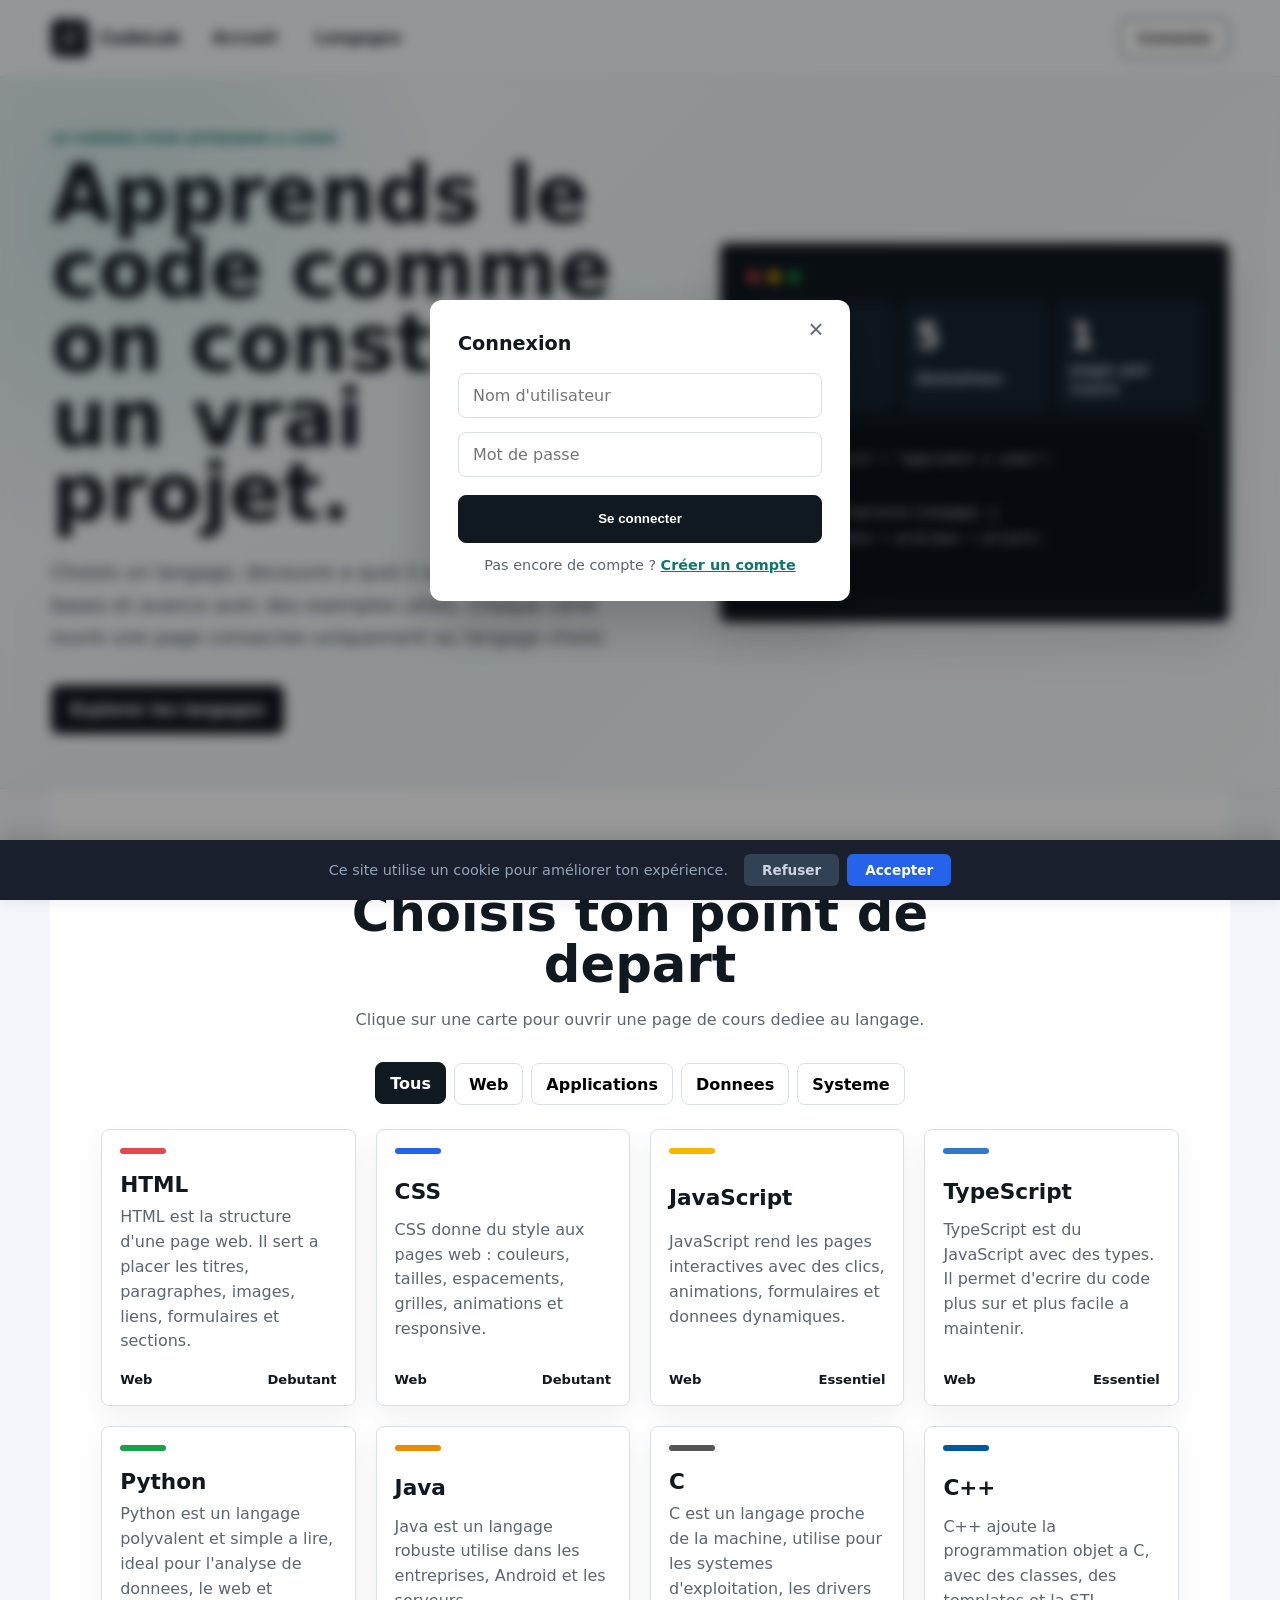
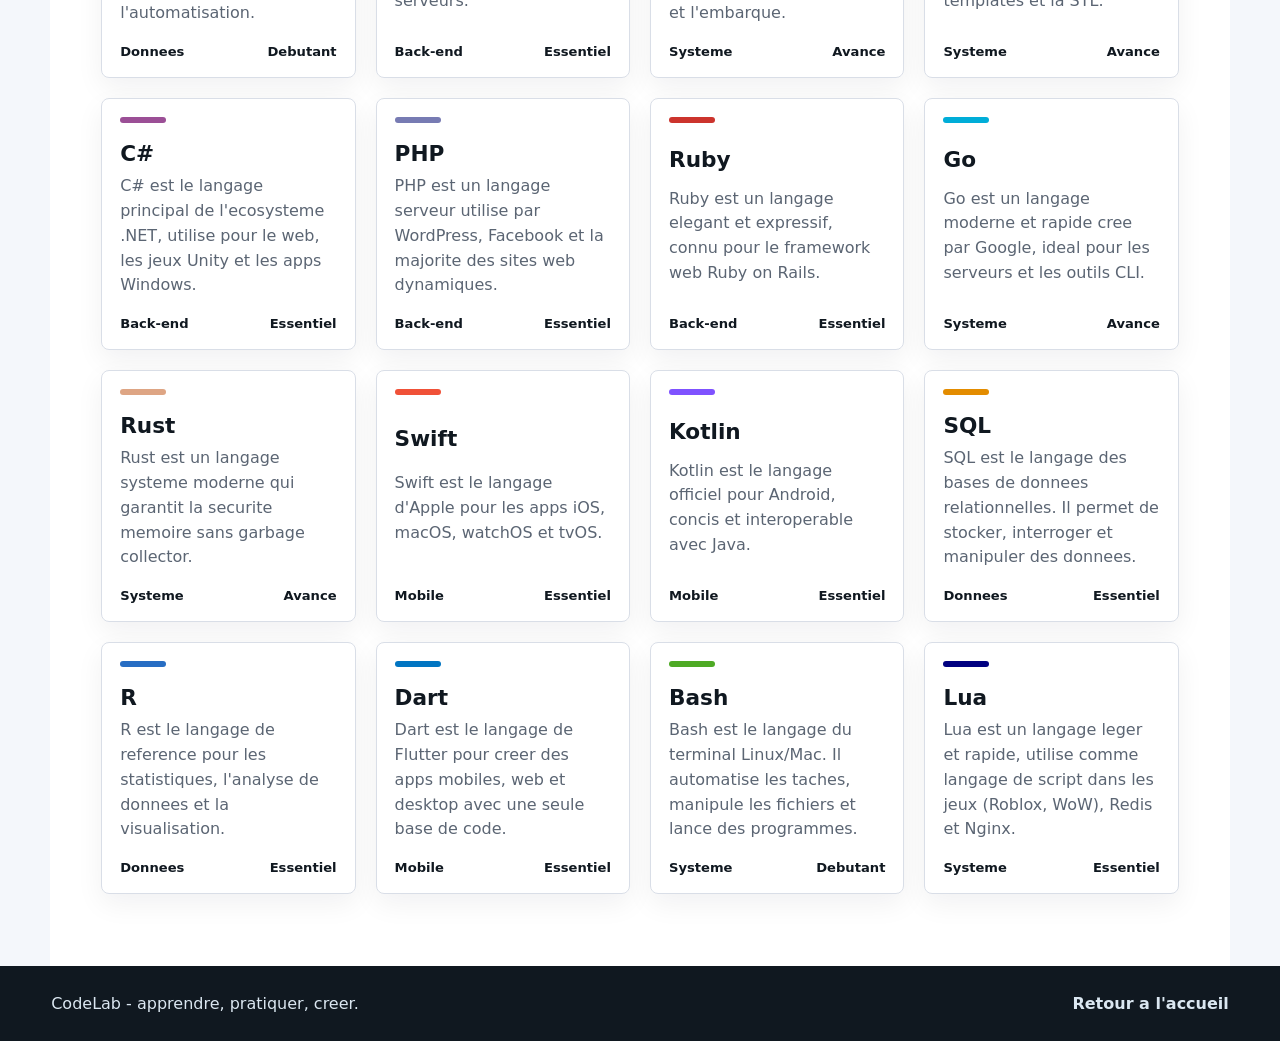
==== index.html @ 4e301fe9 "Nettoie doublon meta verification Google" ====
<!DOCTYPE html>
<html lang="fr">
<head>
  <meta charset="UTF-8" />
  <meta name="google-site-verification" content="QFGgK9yzu8IZx2HSCzHXjjfSCFgWx83gN4lexGvUM9w" />
  <meta name="viewport" content="width=device-width, initial-scale=1.0" />

  <title>CodeLab - Apprendre à coder en 20 langages de programmation</title>
  <meta name="description" content="Apprends la programmation gratuitement avec CodeLab. Cours interactifs pour 20 langages : Python, JavaScript, HTML, CSS, Java, C++, Rust, et plus." />
  <meta name="keywords" content="apprendre à coder, cours programmation, langages de programmation, python, javascript, html, css, java, tutoriel code, apprendre en ligne" />
  <meta name="robots" content="index, follow" />
  <meta name="author" content="CodeLab" />
  <meta name="language" content="fr" />

  <link rel="canonical" href="https://learn-codelab-theta.vercel.app/" />

  <!-- Open Graph -->
  <meta property="og:type" content="website" />
  <meta property="og:url" content="https://learn-codelab-theta.vercel.app/" />
  <meta property="og:title" content="CodeLab - Apprendre à coder en 20 langages" />
  <meta property="og:description" content="Cours de programmation gratuits et interactifs pour 20 langages. Parfait pour les débutants." />
  <meta property="og:site_name" content="CodeLab" />
  <meta property="og:locale" content="fr_FR" />

  <!-- Twitter Cards -->
  <meta name="twitter:card" content="summary_large_image" />
  <meta name="twitter:title" content="CodeLab - Apprendre à coder en 20 langages" />
  <meta name="twitter:description" content="Cours de programmation gratuits pour 20 langages. Idéal pour les débutants." />

  <!-- JSON-LD Structured Data -->
  <script type="application/ld+json">
  {
    "@context": "https://schema.org",
    "@type": "WebSite",
    "name": "CodeLab",
    "url": "https://learn-codelab-theta.vercel.app/",
    "description": "Plateforme d'apprentissage de la programmation avec 20 langages",
    "inLanguage": "fr-FR",
    "potentialAction": {
      "@type": "SearchAction",
      "target": "https://learn-codelab-theta.vercel.app/#langage/{search_term_string}",
      "query-input": "required name=search_term_string"
    }
  }
  </script>

  <link rel="sitemap" type="application/xml" title="Sitemap" href="/sitemap.xml" />
  <link rel="stylesheet" href="styles.css" />
</head>
<body>
  <nav class="topbar">
    <a class="brand" href="#accueil">
      <span class="brand-mark">C</span>
      <span>CodeLab</span>
    </a>

    <div class="nav-actions">
      <a href="#accueil">Accueil</a>
      <a href="#explorer">Langages</a>
    </div>

    <div class="user-area">
      <button class="button secondary btn-auth" id="btnAuth">Connexion</button>
      <div class="user-menu is-hidden" id="userMenu">
        <span class="user-name" id="userName"></span>
        <button class="btn-logout" id="btnLogout">Déconnexion</button>
      </div>
    </div>

    <button class="hamburger" id="hamburger" aria-label="Menu">
      <span></span>
      <span></span>
      <span></span>
    </button>
  </nav>

  <div class="mobile-overlay" id="mobileOverlay">
    <div class="mobile-menu">
      <a href="#accueil" class="mobile-link">Accueil</a>
      <a href="#explorer" class="mobile-link">Langages</a>
      <hr class="mobile-divider" />
      <button class="mobile-link mobile-auth-btn" id="mobileBtnAuth">Connexion</button>
      <div class="mobile-user-menu is-hidden" id="mobileUserMenu">
        <span class="mobile-user-name" id="mobileUserName"></span>
        <button class="mobile-link" id="mobileBtnLogout">Déconnexion</button>
      </div>
    </div>
  </div>

  <main>
    <section class="page home-page" id="homePage">
      <header class="hero" id="accueil">
        <div class="hero-copy">
          <p class="eyebrow">20 chemins pour apprendre a coder</p>

          <h1>Apprends le code comme on construit un vrai projet.</h1>

          <p class="hero-text">
            Choisis un langage, decouvre a quoi il sert, apprends ses bases et avance avec
            des exemples utiles. Chaque carte ouvre une page consacree uniquement au langage choisi.
          </p>

          <a class="button primary" href="#explorer">Explorer les langages</a>
        </div>

        <div class="hero-panel">
          <div class="panel-top">
            <span></span>
            <span></span>
            <span></span>
          </div>

          <div class="panel-grid">
            <div class="mini-card" style="--i: 0">
              <strong>20</strong>
              <span>langages</span>
            </div>

            <div class="mini-card" style="--i: 1">
              <strong>5</strong>
              <span>domaines</span>
            </div>

            <div class="mini-card" style="--i: 2">
              <strong>1</strong>
              <span>page par cours</span>
            </div>
          </div>

          <pre><code>const objectif = "apprendre a coder";

function progresser(langage) {
  return bases + pratique + projets;
}</code></pre>
        </div>
      </header>

      <section class="explorer" id="explorer">
        <div class="section-heading reveal">
          <p class="eyebrow">Explorer les langages</p>

          <h2>Choisis ton point de depart</h2>

          <p>
            Clique sur une carte pour ouvrir une page de cours dediee au langage.
          </p>
        </div>

        <div class="toolbar reveal">
          <button class="filter is-active" data-filter="Tous">Tous</button>
          <button class="filter" data-filter="Web">Web</button>
          <button class="filter" data-filter="Applications">Applications</button>
          <button class="filter" data-filter="Donnees">Donnees</button>
          <button class="filter" data-filter="Systeme">Systeme</button>
        </div>

        <div class="language-grid" id="languageGrid"></div>
      </section>
    </section>

    <section class="page lesson-page is-hidden" id="lessonPage"></section>
  </main>

  <div class="cookie-bar" id="cookieBar">
    <p>Ce site utilise un cookie pour améliorer ton expérience.</p>
    <div class="cookie-actions">
      <button id="cookieRefuse">Refuser</button>
      <button id="cookieAccept">Accepter</button>
    </div>
  </div>

  <script>
    (function() {
      var bar = document.getElementById("cookieBar");
      var accept = document.getElementById("cookieAccept");
      var refuse = document.getElementById("cookieRefuse");
      if (document.cookie.indexOf("cookie_consent=") === -1) {
        bar.style.display = "flex";
      }
      accept.onclick = function() {
        document.cookie = "cookie_consent=accepted; path=/; max-age=31536000; SameSite=Lax";
        bar.style.display = "none";
        if (typeof sendTrack === "function") sendTrack();
      };
      refuse.onclick = function() {
        document.cookie = "cookie_consent=refused; path=/; max-age=31536000; SameSite=Lax";
        bar.style.display = "none";
      };
    })();
  </script>

  <div class="auth-overlay is-hidden" id="authOverlay">
    <div class="auth-modal">
      <button class="auth-close" id="authClose">&times;</button>

      <form class="auth-form" id="loginForm">
        <h3>Connexion</h3>
        <input type="text" id="loginUsername" class="auth-input" placeholder="Nom d'utilisateur" required autocomplete="username" />
        <input type="password" id="loginPassword" class="auth-input" placeholder="Mot de passe" required autocomplete="current-password" />
        <p class="auth-error is-hidden" id="loginError"></p>
        <button type="submit" class="button primary auth-submit">Se connecter</button>
        <p class="auth-toggle-text">
          Pas encore de compte ?
          <a href="#" class="auth-toggle-link" id="showRegister">Créer un compte</a>
        </p>
      </form>

      <form class="auth-form is-hidden" id="registerForm">
        <h3>Créer un compte</h3>
        <input type="text" id="registerUsername" class="auth-input" placeholder="Nom d'utilisateur" required autocomplete="username" />
        <input type="password" id="registerPassword" class="auth-input" placeholder="Mot de passe (min. 4 car.)" required autocomplete="new-password" />
        <p class="auth-error is-hidden" id="registerError"></p>
        <button type="submit" class="button primary auth-submit">Créer mon compte</button>
        <p class="auth-toggle-text">
          Déjà un compte ?
          <a href="#" class="auth-toggle-link" id="showLogin">Se connecter</a>
        </p>
      </form>
    </div>
  </div>

  <footer class="footer">
    <p>CodeLab - apprendre, pratiquer, creer.</p>
    <a href="#accueil">Retour a l'accueil</a>
  </footer>

  <script src="script.js"></script>
</body>
</html>
---- styles.css ----
:root {
  --ink: #101820;
  --muted: #5b6573;
  --line: #d9dee7;
  --paper: #ffffff;
  --wash: #f4f7fb;
  --teal: #0f766e;
  --red: #e5484d;
  --yellow: #f5b700;
  --green: #16a34a;
  --shadow: 0 18px 45px rgba(16, 24, 32, 0.13);
}

@keyframes fadeUp {
  from {
    opacity: 0;
    transform: translateY(18px);
  }

  to {
    opacity: 1;
    transform: translateY(0);
  }
}

@keyframes softGlow {
  0%,
  100% {
    box-shadow: 0 18px 45px rgba(16, 24, 32, 0.13);
  }

  50% {
    box-shadow: 0 24px 62px rgba(15, 118, 110, 0.2);
  }
}

@keyframes accentSlide {
  from {
    transform: scaleX(0);
  }

  to {
    transform: scaleX(1);
  }
}

@keyframes slideUp {
  from {
    opacity: 0;
    transform: translateY(30px);
  }

  to {
    opacity: 1;
    transform: translateY(0);
  }
}

@keyframes shimmer {
  0% {
    transform: translateX(-100%) rotate(25deg);
  }

  100% {
    transform: translateX(100%) rotate(25deg);
  }
}

@keyframes pulseGlow {
  0%,
  100% {
    box-shadow: 0 0 0 0 rgba(15, 118, 110, 0.35);
  }

  50% {
    box-shadow: 0 0 0 14px rgba(15, 118, 110, 0);
  }
}

@keyframes float {
  0%,
  100% {
    transform: translateY(0);
  }

  50% {
    transform: translateY(-6px);
  }
}

@keyframes pageEnter {
  from {
    opacity: 0;
    transform: translateY(24px);
  }

  to {
    opacity: 1;
    transform: translateY(0);
  }
}

* {
  box-sizing: border-box;
}

html {
  scroll-behavior: smooth;
}

body {
  margin: 0;
  font-family: system-ui, -apple-system, BlinkMacSystemFont, "Segoe UI", sans-serif;
  color: var(--ink);
  background: var(--wash);
}

a {
  color: inherit;
  text-decoration: none;
}

.topbar {
  position: sticky;
  top: 0;
  z-index: 10;
  display: flex;
  align-items: center;
  justify-content: space-between;
  gap: 18px;
  padding: 18px clamp(18px, 4vw, 64px);
  background: rgba(248, 251, 255, 0.88);
  border-bottom: 1px solid rgba(217, 222, 231, 0.85);
  backdrop-filter: blur(14px);
}

.brand,
.nav-actions,
.toolbar,
.footer {
  display: flex;
  align-items: center;
}

.brand {
  gap: 10px;
  font-weight: 900;
  font-size: 1.05rem;
}

.brand-mark {
  display: grid;
  place-items: center;
  width: 38px;
  height: 38px;
  border-radius: 8px;
  color: #fff;
  background: var(--ink);
  font-family: monospace;
  position: relative;
  overflow: hidden;
}

.brand-mark::after {
  content: "";
  position: absolute;
  top: -50%;
  left: -50%;
  width: 200%;
  height: 200%;
  background: linear-gradient(135deg, transparent 35%, rgba(255, 255, 255, 0.12) 50%, transparent 65%);
  animation: shimmer 5s ease-in-out infinite;
  pointer-events: none;
}

.nav-actions {
  gap: 10px;
  font-weight: 800;
}

.nav-actions a {
  position: relative;
  min-height: 40px;
  padding: 10px 14px;
  border-radius: 8px;
}

.nav-actions a::after {
  content: "";
  position: absolute;
  bottom: 4px;
  left: 14px;
  right: 14px;
  height: 2px;
  background: var(--teal);
  transform: scaleX(0);
  transform-origin: right;
  transition: transform 0.35s cubic-bezier(0.34, 1.56, 0.64, 1);
}

.nav-actions a:hover::after {
  transform: scaleX(1);
  transform-origin: left;
}

.page {
  min-height: 70vh;
}

.hero {
  display: grid;
  grid-template-columns: minmax(0, 0.95fr) minmax(320px, 0.8fr);
  align-items: center;
  gap: clamp(28px, 5vw, 72px);
  min-height: 78vh;
  padding: 54px clamp(18px, 4vw, 64px);
  background:
    radial-gradient(circle at 8% 18%, rgba(15, 118, 110, 0.14), transparent 26%),
    linear-gradient(135deg, #f8fbff 0%, #eef5f5 48%, #f8fafc 100%);
  border-bottom: 1px solid var(--line);
}

.hero-copy,
.hero-panel,
.explorer,
.lesson-inner {
  max-width: 1180px;
}

.hero-copy {
  margin-left: auto;
}

.eyebrow {
  margin: 0 0 12px;
  color: var(--teal);
  font-weight: 900;
  text-transform: uppercase;
  font-size: 0.78rem;
}

h1,
h2,
h3,
p {
  overflow-wrap: anywhere;
}

h1 {
  margin: 0;
  max-width: 640px;
  font-size: clamp(3rem, 6.2vw, 5.8rem);
  line-height: 0.94;
}

.hero-text {
  max-width: 58ch;
  margin: 26px 0 30px;
  color: #334155;
  font-size: clamp(1rem, 2vw, 1.2rem);
  line-height: 1.7;
}

.button {
  display: inline-flex;
  justify-content: center;
  align-items: center;
  min-height: 48px;
  padding: 14px 18px;
  border-radius: 8px;
  font-weight: 900;
  border: 1px solid var(--ink);
}

.button.primary {
  color: #fff;
  background: var(--ink);
}

.button.secondary {
  background: #fff;
}

.button {
  position: relative;
  overflow: hidden;
}

.button::before {
  content: "";
  position: absolute;
  inset: 0;
  background: linear-gradient(135deg, rgba(255, 255, 255, 0.2), transparent 50%);
  opacity: 0;
  transition: opacity 0.35s ease;
}

.button:hover::before {
  opacity: 1;
}

.button.primary {
  animation: pulseGlow 3s ease-in-out infinite;
}

.hero-panel {
  display: grid;
  gap: 18px;
  padding: clamp(18px, 3vw, 28px);
  border-radius: 8px;
  background: #101820;
  box-shadow: var(--shadow);
  animation: fadeUp 700ms ease both, softGlow 4s ease-in-out 800ms infinite;
}

.panel-top {
  display: flex;
  gap: 8px;
}

.panel-top span {
  width: 12px;
  height: 12px;
  border-radius: 50%;
}

.panel-top span:nth-child(1) {
  background: var(--red);
}

.panel-top span:nth-child(2) {
  background: var(--yellow);
}

.panel-top span:nth-child(3) {
  background: var(--green);
}

.panel-grid {
  display: grid;
  grid-template-columns: repeat(3, 1fr);
  gap: 9px;
}

.mini-card {
  display: grid;
  gap: 4px;
  min-height: 96px;
  padding: 14px;
  border-radius: 8px;
  color: #fff;
  background: #182431;
  animation: fadeUp 500ms ease both;
  animation-delay: calc(400ms + var(--i, 0) * 120ms);
}

.mini-card strong {
  font-size: clamp(1.5rem, 3vw, 2.2rem);
}

.mini-card span {
  color: #b9c7d7;
  font-weight: 800;
}

pre {
  margin: 0;
  padding: 16px;
  overflow-x: auto;
  border-radius: 8px;
  color: #e6edf3;
  background: #0b1118;
  font-family: ui-monospace, SFMono-Regular, Menlo, Monaco, Consolas, monospace;
  line-height: 1.65;
}

.explorer {
  margin: 0 auto;
  padding: 72px clamp(18px, 4vw, 64px);
  background: #fff;
}

.section-heading {
  max-width: 780px;
  margin: 0 auto 30px;
  text-align: center;
}

.section-heading h2 {
  margin: 0;
  font-size: clamp(2rem, 4vw, 3.9rem);
  line-height: 1;
}

.section-heading p:last-child {
  max-width: 66ch;
  margin: 16px auto 0;
  color: var(--muted);
  line-height: 1.7;
}

.toolbar {
  justify-content: center;
  flex-wrap: wrap;
  gap: 8px;
  margin-bottom: 24px;
}

.filter {
  min-height: 42px;
  padding: 10px 14px;
  border: 1px solid var(--line);
  border-radius: 8px;
  background: #fff;
  cursor: pointer;
  font: inherit;
  font-weight: 900;
}

.filter.is-active,
.filter:hover {
  color: #fff;
  background: var(--ink);
  border-color: var(--ink);
}

.language-grid {
  display: grid;
  grid-template-columns: repeat(4, 1fr);
  gap: 20px;
  max-width: 1180px;
  margin: 0 auto;
}

.language-card {
  display: grid;
  min-height: 188px;
  padding: 18px;
  border: 1px solid var(--line);
  border-radius: 8px;
  background: var(--paper);
  box-shadow: 0 10px 28px rgba(15, 23, 42, 0.06);
  animation: fadeUp 520ms ease both;
  animation-delay: var(--delay, 0ms);
  transition:
    transform 0.4s cubic-bezier(0.34, 1.56, 0.64, 1),
    border-color 0.3s ease,
    box-shadow 0.4s ease;
}

.language-card:hover {
  transform: translateY(-8px) scale(1.02);
  border-color: var(--accent);
  box-shadow: 0 24px 52px rgba(15, 23, 42, 0.14);
}

.language-card::before {
  content: "";
  width: 46px;
  height: 6px;
  border-radius: 999px;
  background: var(--accent);
  transform-origin: left;
  animation: accentSlide 600ms ease both;
  animation-delay: calc(var(--delay, 0ms) + 160ms);
}

.language-card h3 {
  margin: 18px 0 8px;
  font-size: 1.35rem;
}

.language-card p {
  margin: 0;
  color: var(--muted);
  line-height: 1.55;
}

.language-meta {
  align-self: end;
  display: flex;
  justify-content: space-between;
  gap: 10px;
  margin-top: 18px;
  font-size: 0.82rem;
  font-weight: 900;
}

.lesson-page {
  padding: 54px clamp(18px, 4vw, 64px) 72px;
  background: linear-gradient(180deg, #f8fbff 0%, #fff 42%);
}

.lesson-inner {
  margin: 0 auto;
}

.back-link {
  display: inline-flex;
  align-items: center;
  gap: 6px;
  margin-bottom: 24px;
  color: var(--teal);
  font-weight: 900;
  transition: gap 0.3s ease;
}

.back-link:hover {
  gap: 10px;
}

.lesson-hero {
  display: grid;
  grid-template-columns: minmax(0, 0.9fr) minmax(280px, 0.45fr);
  gap: 24px;
  align-items: stretch;
  margin-bottom: 22px;
}

.lesson-title,
.lesson-side,
.lesson-block {
  border: 1px solid var(--line);
  border-radius: 8px;
  background: #fff;
  box-shadow: 0 10px 30px rgba(15, 23, 42, 0.06);
  animation: fadeUp 560ms ease both;
}

.lesson-title {
  padding: clamp(22px, 4vw, 38px);
}

.lesson-kicker {
  display: inline-flex;
  margin-bottom: 16px;
  padding: 8px 10px;
  border-radius: 8px;
  color: #fff;
  background: var(--accent);
  font-weight: 900;
  font-size: 0.82rem;
}

.lesson-title h2 {
  margin: 0;
  font-size: clamp(3rem, 8vw, 6rem);
  line-height: 0.95;
}

.lesson-title p {
  max-width: 72ch;
  color: var(--muted);
  line-height: 1.75;
  font-size: 1.05rem;
}

.lesson-side {
  display: grid;
  align-content: center;
  gap: 14px;
  padding: 22px;
}

.stat {
  display: grid;
  gap: 4px;
  padding: 14px;
  border-radius: 8px;
  background: #f8fafc;
}

.stat strong {
  font-size: 1.5rem;
}

.stat span {
  color: var(--muted);
  font-weight: 800;
}

.lesson-content {
  display: grid;
  grid-template-columns: repeat(2, minmax(0, 1fr));
  gap: 18px;
}

.lesson-block {
  padding: 24px;
}

.lesson-block.full {
  grid-column: 1 / -1;
}

.lesson-content + .lesson-block.full {
  margin-top: 28px;
}

.lesson-block.full + .lesson-block.full {
  margin-top: 28px;
}

.lesson-content .lesson-block.full {
  margin-top: 0;
}

.lesson-block h3 {
  margin: 0 0 10px;
}

.lesson-block h4 {
  margin: 0 0 8px;
}

.lesson-block p {
  margin: 0;
  color: var(--muted);
  line-height: 1.75;
}

.lesson-list {
  display: grid;
  gap: 10px;
  margin: 0;
  padding-left: 22px;
  color: var(--muted);
  line-height: 1.65;
}

.lesson-list li::marker {
  color: var(--accent);
  font-weight: 900;
}

.project-card {
  padding: 18px;
  border: 1px solid color-mix(in srgb, var(--accent) 28%, var(--line));
  border-radius: 8px;
  background: color-mix(in srgb, var(--accent) 7%, white);
}

.help-block {
  border-color: color-mix(in srgb, var(--accent) 32%, var(--line));
  background:
    linear-gradient(135deg, color-mix(in srgb, var(--accent) 10%, white), #fff 58%);
}

.help-card {
  display: grid;
  gap: 16px;
  padding: 18px;
  border: 1px solid color-mix(in srgb, var(--accent) 25%, var(--line));
  border-radius: 8px;
  background: rgba(255, 255, 255, 0.76);
}

.help-card p {
  margin: 0;
}

.run-card {
  display: flex;
  flex-wrap: wrap;
  gap: 8px;
  align-items: center;
  padding: 14px;
  border-left: 5px solid var(--accent);
  border-radius: 8px;
  background: #fff;
}

.run-card strong {
  color: var(--ink);
}

.run-card span {
  color: var(--muted);
  font-weight: 700;
}

.example-grid {
  display: grid;
  grid-template-columns: repeat(2, minmax(0, 1fr));
  gap: 14px;
}

.code-card {
  display: grid;
  gap: 10px;
  min-width: 0;
  transition: transform 220ms ease;
}

.code-card:hover {
  transform: translateY(-3px);
}

.code-card h4 {
  margin: 0;
}

.pill-list {
  display: flex;
  flex-wrap: wrap;
  gap: 8px;
  margin: 0;
  padding: 0;
  list-style: none;
}

.pill-list li {
  padding: 8px 10px;
  border: 1px solid var(--line);
  border-radius: 8px;
  background: #f8fafc;
  font-weight: 800;
}

.reveal {
  opacity: 0;
  transform: translateY(30px);
  transition:
    opacity 0.7s cubic-bezier(0.25, 0.46, 0.45, 0.94),
    transform 0.7s cubic-bezier(0.25, 0.46, 0.45, 0.94);
}

.reveal.visible {
  opacity: 1;
  transform: translateY(0);
}

.page-enter {
  animation: pageEnter 0.5s cubic-bezier(0.25, 0.46, 0.45, 0.94) both;
}

.stat {
  animation: fadeUp 500ms ease both;
  animation-delay: calc(var(--i, 0) * 120ms);
}

.filter {
  transition:
    color 0.25s ease,
    background 0.25s ease,
    border-color 0.25s ease,
    transform 0.25s ease;
}

.filter:hover {
  transform: translateY(-1px);
}

.filter.is-active {
  transform: translateY(-1px);
}

/* ── Lesson TOC ── */

.lesson-toc {
  display: flex;
  flex-wrap: wrap;
  gap: 8px;
  margin: -10px 0 20px;
}

.lesson-toc a {
  padding: 8px 14px;
  border: 1px solid var(--line);
  border-radius: 8px;
  font-weight: 800;
  font-size: 0.85rem;
  transition: background 0.2s, border-color 0.2s;
}

.lesson-toc a:hover {
  background: var(--ink);
  color: #fff;
  border-color: var(--ink);
}

/* ── Concept Cards ── */

.concept-card {
  padding: 20px;
  margin-bottom: 14px;
  border: 1px solid var(--line);
  border-radius: 10px;
  background: var(--paper);
}

.concept-card:last-child {
  margin-bottom: 0;
}

.concept-card h4 {
  margin: 0 0 6px;
  font-size: 1.05rem;
}

.concept-card p {
  margin: 0 0 12px;
  color: var(--muted);
  line-height: 1.7;
}

.concept-card pre {
  margin: 0;
}

.concept-card .pill-list {
  margin-top: 12px;
}

.lesson-section {
  margin-bottom: 20px;
}

.lesson-section:last-child {
  margin-bottom: 0;
}

.lesson-content > .lesson-section:not(.full) {
  grid-column: 1 / -1;
}

/* ── Exercise Cards ── */

.exercise-card details {
  margin-top: 10px;
  padding: 12px 16px;
  border: 1px solid var(--line);
  border-radius: 8px;
  background: var(--wash);
  cursor: pointer;
}

.exercise-card summary {
  font-weight: 800;
  font-size: 0.9rem;
  cursor: pointer;
}

.exercise-card details p {
  margin: 10px 0 0;
  color: var(--muted);
  font-size: 0.9rem;
}

.exercise-card .correction-btn {
  margin-top: 12px;
}

.correction-btn {
  display: inline-flex;
  align-items: center;
  justify-content: center;
  gap: 8px;
  min-height: 50px;
  padding: 14px 32px;
  border: none;
  border-radius: 10px;
  background: var(--accent, var(--teal));
  color: #fff;
  font: inherit;
  font-weight: 900;
  font-size: 1rem;
  cursor: pointer;
  position: relative;
  overflow: hidden;
  transition:
    transform 0.3s cubic-bezier(0.34, 1.56, 0.64, 1),
    box-shadow 0.3s ease;
}

.correction-btn::before {
  content: "";
  position: absolute;
  inset: 0;
  background: linear-gradient(135deg, rgba(255, 255, 255, 0.25), transparent 60%);
  opacity: 0;
  transition: opacity 0.3s ease;
}

.correction-btn:hover {
  transform: translateY(-3px) scale(1.02);
  box-shadow: 0 10px 30px rgba(0, 0, 0, 0.18);
}

.correction-btn:hover::before {
  opacity: 1;
}

.correction-btn:active {
  transform: translateY(0) scale(0.98);
}

.correction-content {
  display: none;
  margin-top: 24px;
  animation: fadeUp 400ms ease both;
}

.correction-content.show {
  display: block;
}

.footer {
  justify-content: space-between;
  gap: 18px;
  padding: 28px clamp(18px, 4vw, 64px);
  color: #dbe7f1;
  background: var(--ink);
}

.footer p {
  margin: 0;
}

.footer a {
  font-weight: 900;
}

.user-area {
  display: flex;
  align-items: center;
  gap: 8px;
  margin-left: auto;
}

.btn-auth {
  min-height: 40px;
  padding: 8px 16px;
  font-size: 0.9rem;
  white-space: nowrap;
}

.user-menu {
  display: flex;
  align-items: center;
  gap: 12px;
}

.user-name {
  font-weight: 800;
  font-size: 0.9rem;
  color: var(--ink);
}

.btn-logout {
  padding: 8px 14px;
  border: 1px solid var(--line);
  border-radius: 8px;
  background: #fff;
  font: inherit;
  font-weight: 800;
  font-size: 0.85rem;
  cursor: pointer;
  transition: background 0.2s, border-color 0.2s;
}

.btn-logout:hover {
  background: var(--wash);
  border-color: var(--red);
  color: var(--red);
}

.mobile-divider {
  border: none;
  border-top: 1px solid var(--line);
  margin: 8px 0;
}

.mobile-auth-btn {
  width: 100%;
  text-align: left;
  background: none;
  border: none;
  font: inherit;
  cursor: pointer;
}

.mobile-user-menu {
  display: flex;
  flex-direction: column;
  gap: 4px;
  padding: 8px 16px;
}

.mobile-user-name {
  font-weight: 800;
  font-size: 0.95rem;
}

/* ── Cookie Bar ── */

.cookie-bar {
  position: fixed;
  bottom: 0;
  left: 0;
  right: 0;
  z-index: 200;
  display: none;
  align-items: center;
  justify-content: center;
  gap: 16px;
  padding: 14px 20px;
  background: #1a1f2e;
  color: #e2e8f0;
  font-size: 0.9rem;
  box-shadow: 0 -4px 20px rgba(0,0,0,0.15);
}

.cookie-bar p {
  margin: 0;
  color: #94a3b8;
}

.cookie-bar .cookie-actions {
  display: flex;
  gap: 8px;
  flex-shrink: 0;
}

.cookie-bar button {
  padding: 8px 18px;
  border: none;
  border-radius: 6px;
  font: inherit;
  font-weight: 700;
  font-size: 0.85rem;
  cursor: pointer;
  transition: opacity 0.2s;
}

.cookie-bar button:hover {
  opacity: 0.85;
}

#cookieAccept {
  background: #2563eb;
  color: #fff;
}

#cookieRefuse {
  background: #334155;
  color: #cbd5e1;
}

@media (max-width: 480px) {
  .cookie-bar {
    flex-direction: column;
    text-align: center;
    padding: 12px 16px;
  }

  .cookie-bar .cookie-actions {
    width: 100%;
  }

  .cookie-bar button {
    flex: 1;
  }
}

/* ── Auth Modal ── */

.auth-overlay {
  position: fixed;
  inset: 0;
  z-index: 100;
  display: grid;
  place-items: center;
  padding: 20px;
  background: rgba(0, 0, 0, 0.4);
  backdrop-filter: blur(6px);
  animation: fadeUp 250ms ease both;
}

.auth-modal {
  position: relative;
  width: 100%;
  max-width: 420px;
  padding: 32px 28px 28px;
  border-radius: 12px;
  background: #fff;
  box-shadow: 0 24px 60px rgba(0, 0, 0, 0.2);
  animation: pageEnter 300ms ease both;
}

.auth-close {
  position: absolute;
  top: 12px;
  right: 16px;
  width: 36px;
  height: 36px;
  border: none;
  border-radius: 8px;
  background: transparent;
  font-size: 1.6rem;
  line-height: 1;
  cursor: pointer;
  color: var(--muted);
  display: grid;
  place-items: center;
  transition: background 0.2s;
}

.auth-close:hover {
  background: var(--wash);
}

.auth-form {
  display: grid;
  gap: 14px;
}

.auth-form h3 {
  margin: 0 0 4px;
  font-size: 1.2rem;
}

.auth-input {
  width: 100%;
  padding: 12px 14px;
  border: 1px solid var(--line);
  border-radius: 8px;
  font: inherit;
  font-size: 1rem;
  background: #fff;
  transition: border-color 0.2s;
  box-sizing: border-box;
}

.auth-input:focus {
  outline: none;
  border-color: var(--teal);
  box-shadow: 0 0 0 3px rgba(15, 118, 110, 0.12);
}

.auth-submit {
  margin-top: 4px;
}

.auth-error {
  margin: 0;
  padding: 10px 14px;
  border-radius: 8px;
  background: #fef2f2;
  color: var(--red);
  font-weight: 800;
  font-size: 0.85rem;
  text-align: center;
}

.auth-toggle-text {
  margin: 0;
  text-align: center;
  color: var(--muted);
  font-size: 0.9rem;
}

.auth-toggle-link {
  color: var(--teal);
  font-weight: 800;
  text-decoration: underline;
  cursor: pointer;
}

.auth-toggle-link:hover {
  color: var(--ink);
}

@media (max-width: 768px) {
  .user-area {
    display: none;
  }
}

.hamburger {
  display: none;
  flex-direction: column;
  justify-content: center;
  gap: 5px;
  width: 44px;
  height: 44px;
  padding: 10px;
  border: none;
  border-radius: 8px;
  background: transparent;
  cursor: pointer;
  z-index: 20;
}

.hamburger span {
  display: block;
  width: 100%;
  height: 2.5px;
  border-radius: 2px;
  background: var(--ink);
  transition: transform 0.3s cubic-bezier(0.34, 1.56, 0.64, 1),
    opacity 0.25s ease;
  transform-origin: center;
}

.hamburger.is-active span:nth-child(1) {
  transform: translateY(7.5px) rotate(45deg);
}

.hamburger.is-active span:nth-child(2) {
  opacity: 0;
}

.hamburger.is-active span:nth-child(3) {
  transform: translateY(-7.5px) rotate(-45deg);
}

.mobile-overlay {
  display: none;
  position: fixed;
  inset: 0;
  z-index: 15;
  background: rgba(0, 0, 0, 0.35);
  backdrop-filter: blur(4px);
  opacity: 0;
  transition: opacity 0.3s ease;
}

.mobile-overlay.is-open {
  opacity: 1;
}

.mobile-menu {
  display: flex;
  flex-direction: column;
  gap: 4px;
  position: fixed;
  top: 0;
  right: 0;
  width: min(72vw, 300px);
  height: 100%;
  padding: 80px 24px 24px;
  background: #fff;
  box-shadow: -8px 0 30px rgba(0, 0, 0, 0.1);
  transform: translateX(100%);
  transition: transform 0.35s cubic-bezier(0.34, 1.56, 0.64, 1);
}

.is-open .mobile-menu {
  transform: translateX(0);
}

.mobile-link {
  display: block;
  padding: 14px 16px;
  border-radius: 8px;
  font-weight: 800;
  font-size: 1.1rem;
  transition: background 0.2s ease;
}

.mobile-link:hover {
  background: var(--wash);
}

@media (max-width: 768px) {
  .nav-actions {
    display: none;
  }

  .hamburger {
    display: flex;
  }

  .mobile-overlay {
    display: block;
    pointer-events: none;
  }

  .mobile-overlay.is-open {
    pointer-events: auto;
  }

  .hero {
    grid-template-columns: 1fr;
    gap: 32px;
    min-height: auto;
    padding: 40px 18px;
  }

  .hero-copy {
    margin-left: 0;
  }

  h1 {
    font-size: clamp(2.4rem, 10vw, 3.6rem);
  }

  .hero-panel {
    max-width: 100%;
  }

  .panel-grid {
    grid-template-columns: repeat(3, 1fr);
  }

  .language-grid {
    grid-template-columns: repeat(2, 1fr);
    gap: 14px;
  }

  .language-card {
    min-height: 160px;
    padding: 14px;
  }

  .language-card h3 {
    font-size: 1.15rem;
    margin: 14px 0 6px;
  }

  .lesson-hero {
    grid-template-columns: 1fr;
    gap: 16px;
  }

  .lesson-content {
    grid-template-columns: 1fr;
    gap: 14px;
  }

  .example-grid {
    grid-template-columns: 1fr;
  }

  .lesson-title h2 {
    font-size: clamp(2.2rem, 10vw, 3.6rem);
  }

  .section-heading h2 {
    font-size: clamp(1.6rem, 6vw, 2.4rem);
  }

  .topbar {
    padding: 14px 18px;
  }

  .explorer,
  .lesson-page {
    padding: 48px 14px;
  }

  .footer {
    flex-direction: column;
    align-items: flex-start;
    gap: 12px;
    padding: 22px 18px;
  }

  .button {
    width: 100%;
    justify-content: center;
  }

  .filter {
    min-height: 44px;
    padding: 12px 16px;
    font-size: 0.9rem;
  }

  .correction-btn {
    width: 100%;
  }

  pre {
    font-size: 0.85rem;
  }

  .lesson-block {
    padding: 18px;
  }
}

@media (max-width: 480px) {
  .language-grid {
    grid-template-columns: 1fr;
    gap: 12px;
  }

  .panel-grid {
    grid-template-columns: 1fr;
  }

  .mini-card {
    min-height: 72px;
    padding: 12px;
  }

  .hero-panel {
    padding: 16px;
  }

  .topbar {
    padding: 10px 14px;
  }

  h1 {
    font-size: clamp(2rem, 12vw, 2.8rem);
  }

  .hero-text {
    font-size: 0.95rem;
    margin: 18px 0 22px;
  }

  .lesson-title {
    padding: 18px;
  }

  .lesson-side {
    padding: 16px;
  }

  .stat strong {
    font-size: 1.2rem;
  }

  .toolbar {
    gap: 6px;
    justify-content: flex-start;
    overflow-x: auto;
    flex-wrap: nowrap;
    -webkit-overflow-scrolling: touch;
    scrollbar-width: none;
  }

  .toolbar::-webkit-scrollbar {
    display: none;
  }

  .filter {
    flex: 0 0 auto;
    padding: 10px 12px;
    font-size: 0.82rem;
    white-space: nowrap;
  }

  .pill-list li {
    padding: 6px 10px;
    font-size: 0.85rem;
  }

  .explorer,
  .lesson-page {
    padding: 36px 10px;
  }

  .language-card {
    padding: 12px;
  }

  .run-card {
    flex-direction: column;
    align-items: flex-start;
  }
}

@media (max-width: 380px) {
  .hero {
    padding: 28px 14px;
  }

  h1 {
    font-size: 1.8rem;
  }

  .eyebrow {
    font-size: 0.7rem;
  }

  .filter {
    font-size: 0.75rem;
    padding: 8px 10px;
  }

  .brand {
    font-size: 0.9rem;
  }

  .brand-mark {
    width: 32px;
    height: 32px;
    font-size: 0.85rem;
  }
}

@media (hover: none) and (pointer: coarse) {
  .language-card:hover {
    transform: none;
    border-color: var(--line);
    box-shadow: 0 10px 28px rgba(15, 23, 42, 0.06);
  }

  .language-card:active {
    transform: translateY(-4px) scale(1.01);
    border-color: var(--accent);
  }

  .button:hover::before {
    opacity: 0;
  }

  .button:active::before {
    opacity: 1;
  }

  .nav-actions a:hover::after {
    transform: scaleX(0);
  }
}

.is-hidden {
  display: none;
}

@media (prefers-reduced-motion: reduce) {
  *,
  *::before,
  *::after {
    scroll-behavior: auto !important;
    animation-duration: 1ms !important;
    animation-iteration-count: 1 !important;
    transition-duration: 1ms !important;
  }
}
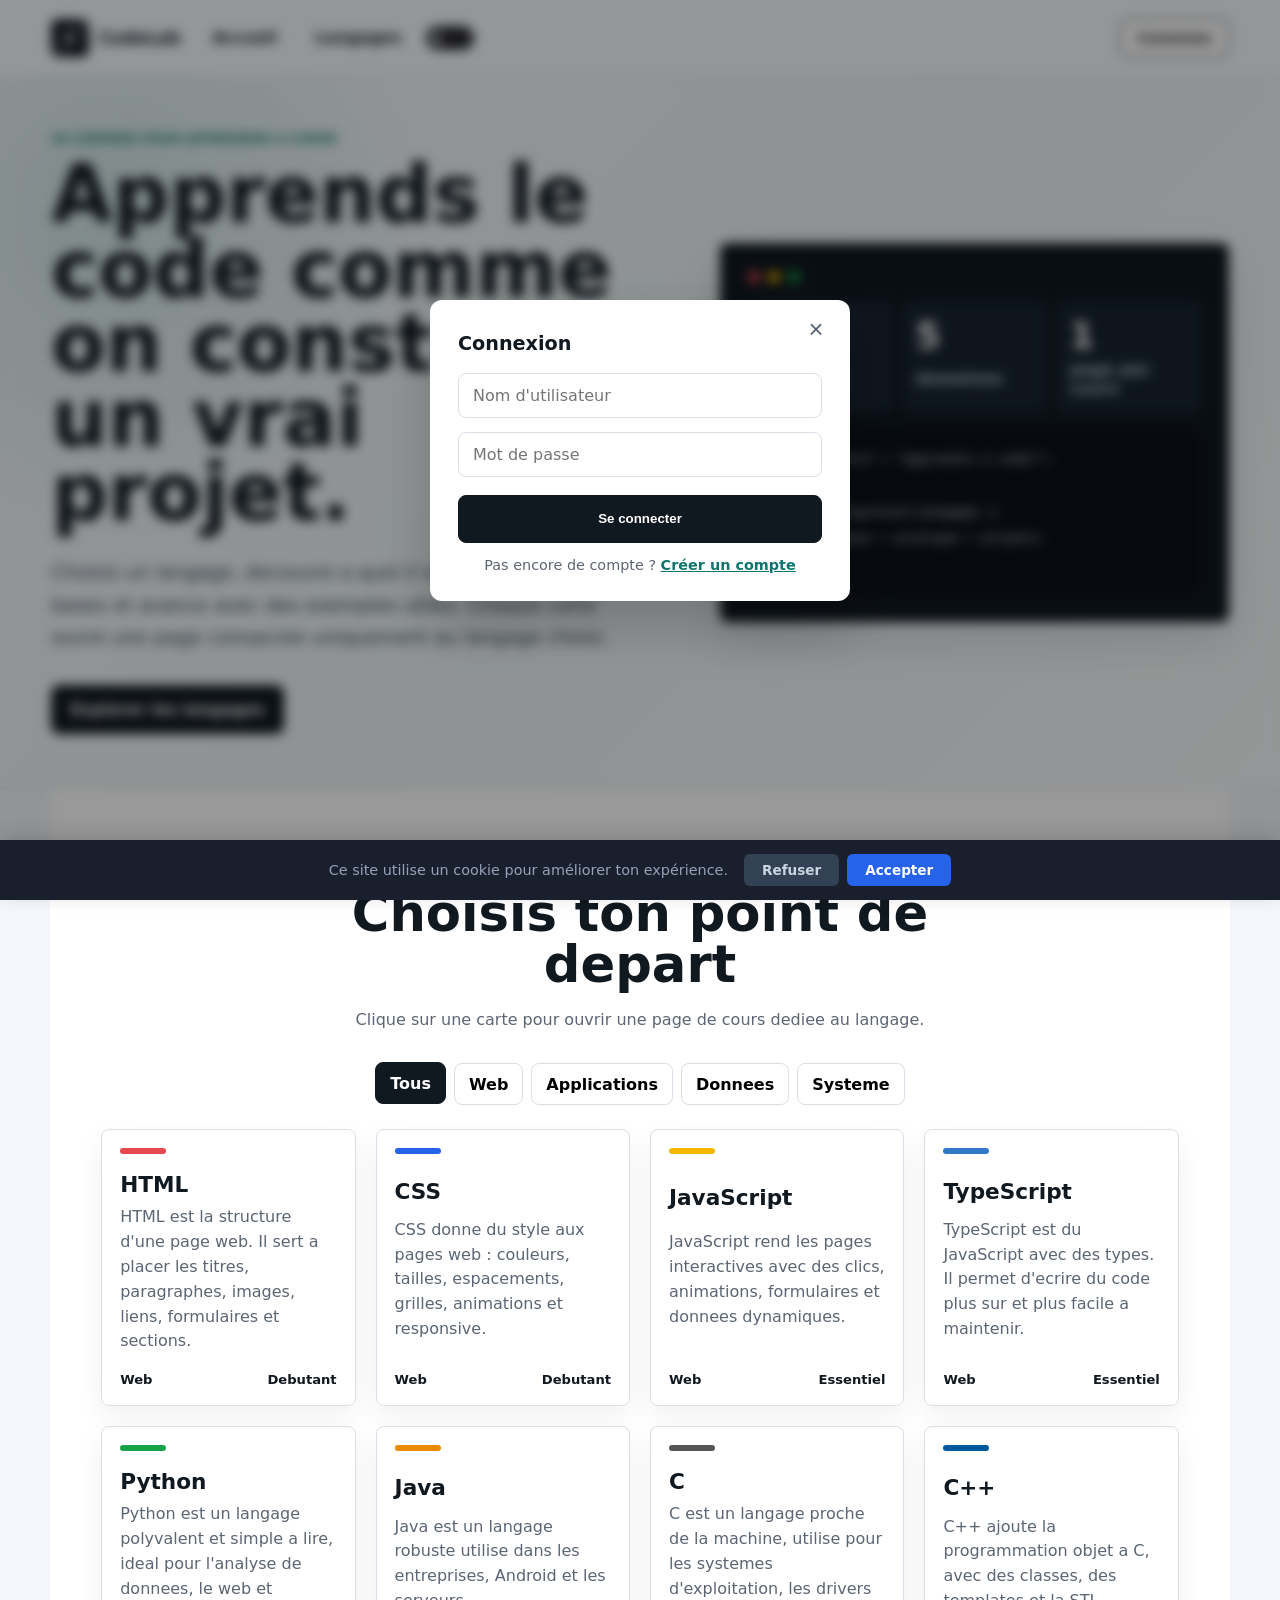
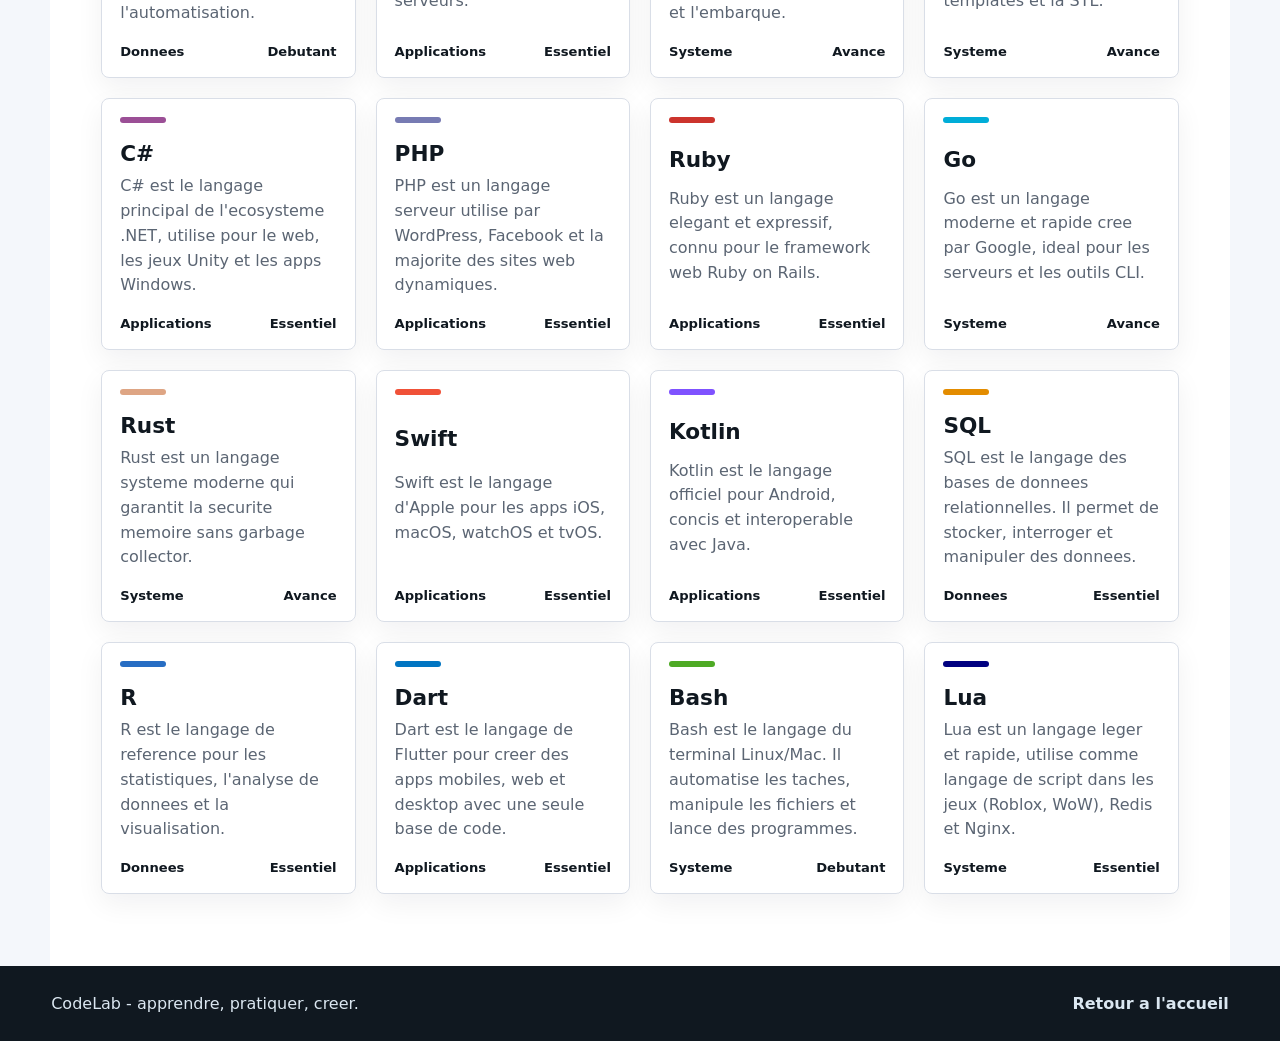
==== commit 8eb86f9f: "Theme clair/sombre avec toggle Uiverse, animation de transition sur toute la page" ====
--- a/index.html
+++ b/index.html
@@ -57,6 +57,12 @@
     <div class="nav-actions">
       <a href="#accueil">Accueil</a>
       <a href="#explorer">Langages</a>
+      <div class="toggle-switch">
+        <label class="switch-label">
+          <input type="checkbox" class="checkbox" id="themeToggle" onchange="toggleTheme()">
+          <span class="slider"></span>
+        </label>
+      </div>
     </div>
 
     <div class="user-area">
@@ -87,6 +93,7 @@
     </div>
   </div>
 
+  <div id="themeOverlay"></div>
   <main>
     <section class="page home-page" id="homePage">
       <header class="hero" id="accueil">
--- a/styles.css
+++ b/styles.css
@@ -9,7 +9,30 @@
   --yellow: #f5b700;
   --green: #16a34a;
   --shadow: 0 18px 45px rgba(16, 24, 32, 0.13);
-}
+  --surface: #ffffff;
+  --accent: #2563eb;
+  --bg: #ffffff;
+}
+
+[data-theme="dark"] {
+  --ink: #e4e6eb;
+  --muted: #9ca3af;
+  --line: #3f3f46;
+  --paper: #18181b;
+  --wash: #27272a;
+  --teal: #14b8a6;
+  --red: #f87171;
+  --yellow: #fbbf24;
+  --green: #34d399;
+  --shadow: 0 18px 45px rgba(0, 0, 0, 0.4);
+  --surface: #18181b;
+  --accent: #60a5fa;
+  --bg: #09090b;
+}
+
+* { transition: background-color 0.3s ease, color 0.3s ease, border-color 0.3s ease, box-shadow 0.3s ease; }
+
+body { background: var(--bg); }
 
 @keyframes fadeUp {
   from {
@@ -203,6 +226,75 @@
   transform-origin: left;
 }
 
+/* Theme toggle - Uiverse.io by Madflows */
+.toggle-switch {
+  position: relative;
+  width: 48px;
+  height: 24px;
+  --light: #d8dbe0;
+  --dark: #28292c;
+}
+
+.switch-label {
+  position: absolute;
+  width: 100%;
+  height: 100%;
+  background-color: var(--dark);
+  border-radius: 25px;
+  cursor: pointer;
+  border: 2px solid var(--dark);
+}
+
+.checkbox {
+  position: absolute;
+  display: none;
+}
+
+.slider {
+  position: absolute;
+  width: 100%;
+  height: 100%;
+  border-radius: 25px;
+  transition: 0.3s;
+}
+
+.checkbox:checked ~ .slider {
+  background-color: var(--light);
+}
+
+.slider::before {
+  content: "";
+  position: absolute;
+  top: 4px;
+  left: 4px;
+  width: 12px;
+  height: 12px;
+  border-radius: 50%;
+  box-shadow: inset 6px -2px 0px 0px var(--light);
+  background-color: var(--dark);
+  transition: 0.3s;
+}
+
+.checkbox:checked ~ .slider::before {
+  transform: translateX(24px);
+  background-color: var(--dark);
+  box-shadow: none;
+}
+
+/* Theme transition overlay */
+#themeOverlay {
+  position: fixed;
+  inset: 0;
+  z-index: 9999;
+  pointer-events: none;
+  background: var(--bg);
+  opacity: 0;
+  transition: opacity 0.4s ease;
+}
+#themeOverlay.active {
+  opacity: 1;
+}
+
 .page {
   min-height: 70vh;
 }
@@ -278,7 +370,7 @@
 }
 
 .button.secondary {
-  background: #fff;
+  background: var(--paper);
 }
 
 .button {
@@ -488,7 +580,7 @@
 
 .lesson-page {
   padding: 54px clamp(18px, 4vw, 64px) 72px;
-  background: linear-gradient(180deg, #f8fbff 0%, #fff 42%);
+  background: linear-gradient(180deg, color-mix(in srgb, var(--accent) 6%, var(--bg)) 0%, var(--bg) 42%);
 }
 
 .lesson-inner {
@@ -1349,36 +1441,373 @@
   .lesson-page {
     padding: 48px 14px;
   }
-
-  .footer {
-    flex-direction: column;
-    align-items: flex-start;
-    gap: 12px;
-    padding: 22px 18px;
-  }
-
-  .button {
-    width: 100%;
-    justify-content: center;
-  }
-
-  .filter {
-    min-height: 44px;
-    padding: 12px 16px;
-    font-size: 0.9rem;
-  }
-
-  .correction-btn {
-    width: 100%;
-  }
-
-  pre {
-    font-size: 0.85rem;
-  }
-
-  .lesson-block {
-    padding: 18px;
-  }
+}
+
+/* Quiz interactif */
+.quiz-container {
+  max-width: 600px;
+  margin: 0 auto;
+}
+
+.quiz-progress {
+  display: flex;
+  align-items: center;
+  gap: 14px;
+  margin-bottom: 28px;
+}
+
+.quiz-progress-bar {
+  flex: 1;
+  height: 6px;
+  background: var(--line);
+  border-radius: 3px;
+  overflow: hidden;
+  position: relative;
+}
+
+.quiz-progress-bar::after {
+  content: '';
+  position: absolute;
+  inset: 0;
+  width: 0%;
+  background: linear-gradient(90deg, var(--teal), var(--green));
+  border-radius: 3px;
+  transition: width 0.5s cubic-bezier(0.34, 1.56, 0.64, 1);
+}
+
+.quiz-counter {
+  font-size: 0.85rem;
+  font-weight: 700;
+  color: var(--muted);
+  white-space: nowrap;
+}
+
+.quiz-question {
+  display: none;
+  animation: quizSlideIn 0.4s cubic-bezier(0.34, 1.56, 0.64, 1) both;
+}
+.quiz-question.active {
+  display: block;
+}
+
+@keyframes quizSlideIn {
+  from { opacity: 0; transform: translateX(40px); }
+  to { opacity: 1; transform: translateX(0); }
+}
+
+.quiz-question-text {
+  font-size: 1.2rem;
+  font-weight: 800;
+  color: var(--ink);
+  margin: 0 0 20px;
+  line-height: 1.4;
+}
+
+.quiz-options {
+  display: flex;
+  flex-direction: column;
+  gap: 12px;
+}
+
+.quiz-option {
+  display: flex;
+  align-items: center;
+  gap: 14px;
+  padding: 16px 18px;
+  background: var(--wash);
+  border: 2px solid var(--line);
+  border-radius: 14px;
+  cursor: pointer;
+  transition: all 0.25s cubic-bezier(0.34, 1.56, 0.64, 1);
+  position: relative;
+  overflow: hidden;
+}
+
+.quiz-option:hover {
+  border-color: var(--accent);
+  background: color-mix(in srgb, var(--accent) 6%, var(--wash));
+  transform: translateX(6px);
+  box-shadow: 0 4px 16px rgba(0,0,0,0.08);
+}
+
+.quiz-option input[type=radio] {
+  display: none;
+}
+
+.option-badge {
+  width: 32px;
+  height: 32px;
+  border-radius: 50%;
+  background: var(--paper);
+  border: 2px solid var(--line);
+  display: flex;
+  align-items: center;
+  justify-content: center;
+  font-size: 0.85rem;
+  font-weight: 800;
+  color: var(--muted);
+  flex-shrink: 0;
+  transition: all 0.25s ease;
+}
+
+.option-text {
+  flex: 1;
+  font-size: 0.95rem;
+  font-weight: 600;
+  color: var(--ink);
+  transition: color 0.25s ease;
+}
+
+.option-check {
+  width: 24px;
+  height: 24px;
+  border-radius: 50%;
+  border: 2px solid var(--line);
+  flex-shrink: 0;
+  transition: all 0.3s cubic-bezier(0.34, 1.56, 0.64, 1);
+}
+
+/* Selected + correct */
+.quiz-option.selected {
+  border-color: var(--accent);
+  background: color-mix(in srgb, var(--accent) 10%, var(--wash));
+}
+.quiz-option.selected .option-badge {
+  background: var(--accent);
+  border-color: var(--accent);
+  color: #fff;
+}
+.quiz-option.selected .option-check {
+  border-color: var(--accent);
+}
+
+.quiz-option.correct {
+  border-color: var(--green);
+  background: #f0fdf4;
+}
+.quiz-option.correct .option-badge {
+  background: var(--green);
+  border-color: var(--green);
+  color: #fff;
+}
+.quiz-option.correct .option-check {
+  border-color: var(--green);
+  background: var(--green);
+  display: flex;
+  align-items: center;
+  justify-content: center;
+}
+.quiz-option.correct .option-check::after {
+  content: '✓';
+  color: #fff;
+  font-size: 14px;
+  font-weight: 900;
+}
+
+.quiz-option.wrong {
+  border-color: var(--red);
+  background: #fef2f2;
+  animation: shakeX 0.4s ease;
+}
+.quiz-option.wrong .option-badge {
+  background: var(--red);
+  border-color: var(--red);
+  color: #fff;
+}
+.quiz-option.wrong .option-check {
+  border-color: var(--red);
+  background: var(--red);
+  display: flex;
+  align-items: center;
+  justify-content: center;
+}
+.quiz-option.wrong .option-check::after {
+  content: '✗';
+  color: #fff;
+  font-size: 14px;
+  font-weight: 900;
+}
+
+@keyframes shakeX {
+  0%, 100% { transform: translateX(0); }
+  20% { transform: translateX(-8px); }
+  40% { transform: translateX(8px); }
+  60% { transform: translateX(-5px); }
+  80% { transform: translateX(5px); }
+}
+
+.quiz-feedback {
+  margin-top: 16px;
+  padding: 12px 16px;
+  border-radius: 10px;
+  font-weight: 700;
+  font-size: 0.9rem;
+  display: none;
+  align-items: center;
+  gap: 8px;
+  animation: fadeUp 0.3s ease both;
+}
+.quiz-feedback.show {
+  display: flex;
+}
+.quiz-feedback.correct {
+  background: #f0fdf4;
+  color: var(--green);
+  border: 1px solid #bbf7d0;
+}
+.quiz-feedback.wrong {
+  background: #fef2f2;
+  color: var(--red);
+  border: 1px solid #fecaca;
+}
+.feedback-icon {
+  font-size: 1.2rem;
+}
+
+/* Navigation */
+.quiz-nav {
+  display: flex;
+  align-items: center;
+  justify-content: space-between;
+  margin-top: 24px;
+  gap: 12px;
+}
+
+.quiz-nav-btn {
+  display: flex;
+  align-items: center;
+  gap: 6px;
+  padding: 10px 20px;
+  border: none;
+  border-radius: 10px;
+  font-size: 0.9rem;
+  font-weight: 700;
+  cursor: pointer;
+  background: var(--wash);
+  color: var(--ink);
+  border: 1px solid var(--line);
+  transition: all 0.2s ease;
+}
+.quiz-nav-btn:hover:not(:disabled) {
+  background: var(--accent);
+  color: #fff;
+  border-color: var(--accent);
+}
+.quiz-nav-btn:disabled {
+  opacity: 0.4;
+  cursor: default;
+}
+.quiz-nav-btn.retry {
+  padding: 10px 12px;
+  margin-left: auto;
+}
+
+.quiz-dots {
+  display: flex;
+  gap: 8px;
+}
+
+.quiz-dot {
+  width: 10px;
+  height: 10px;
+  border-radius: 50%;
+  background: var(--line);
+  transition: all 0.3s ease;
+}
+.quiz-dot.active {
+  background: var(--accent);
+  transform: scale(1.3);
+}
+.quiz-dot.done {
+  background: var(--green);
+}
+
+/* Results */
+.quiz-result {
+  display: none;
+  flex-direction: column;
+  align-items: center;
+  gap: 16px;
+  padding: 40px 28px;
+  animation: fadeUp 0.5s ease both;
+  text-align: center;
+}
+
+.result-stars {
+  font-size: 2.5rem;
+  animation: starPop 0.5s cubic-bezier(0.34, 1.56, 0.64, 1) both;
+}
+
+@keyframes starPop {
+  from { transform: scale(0); opacity: 0; }
+  to { transform: scale(1); opacity: 1; }
+}
+
+.result-score {
+  display: flex;
+  align-items: baseline;
+  gap: 4px;
+}
+
+.result-score-num {
+  font-size: 4rem;
+  font-weight: 900;
+  background: linear-gradient(135deg, var(--teal), var(--green));
+  -webkit-background-clip: text;
+  background-clip: text;
+  -webkit-text-fill-color: transparent;
+  line-height: 1;
+}
+
+.result-score-sep {
+  font-size: 2rem;
+  font-weight: 700;
+  color: var(--muted);
+}
+
+.result-score-total {
+  font-size: 2rem;
+  font-weight: 700;
+  color: var(--muted);
+}
+
+.result-message {
+  font-size: 1.15rem;
+  font-weight: 700;
+  color: var(--ink);
+  margin: 0;
+}
+
+.result-actions {
+  display: flex;
+  gap: 12px;
+  margin-top: 8px;
+}
+
+.result-btn {
+  padding: 12px 24px;
+  border: none;
+  border-radius: 10px;
+  font-size: 0.95rem;
+  font-weight: 700;
+  cursor: pointer;
+  transition: all 0.2s ease;
+}
+.result-btn.retry {
+  background: var(--accent);
+  color: #fff;
+}
+.result-btn.retry:hover {
+  transform: translateY(-2px);
+  box-shadow: 0 6px 20px rgba(37,99,235,0.3);
+}
+.result-btn.review {
+  background: var(--wash);
+  color: var(--ink);
+  border: 1px solid var(--line);
+}
+.result-btn.review:hover {
+  background: var(--line);
 }
 
 @media (max-width: 480px) {
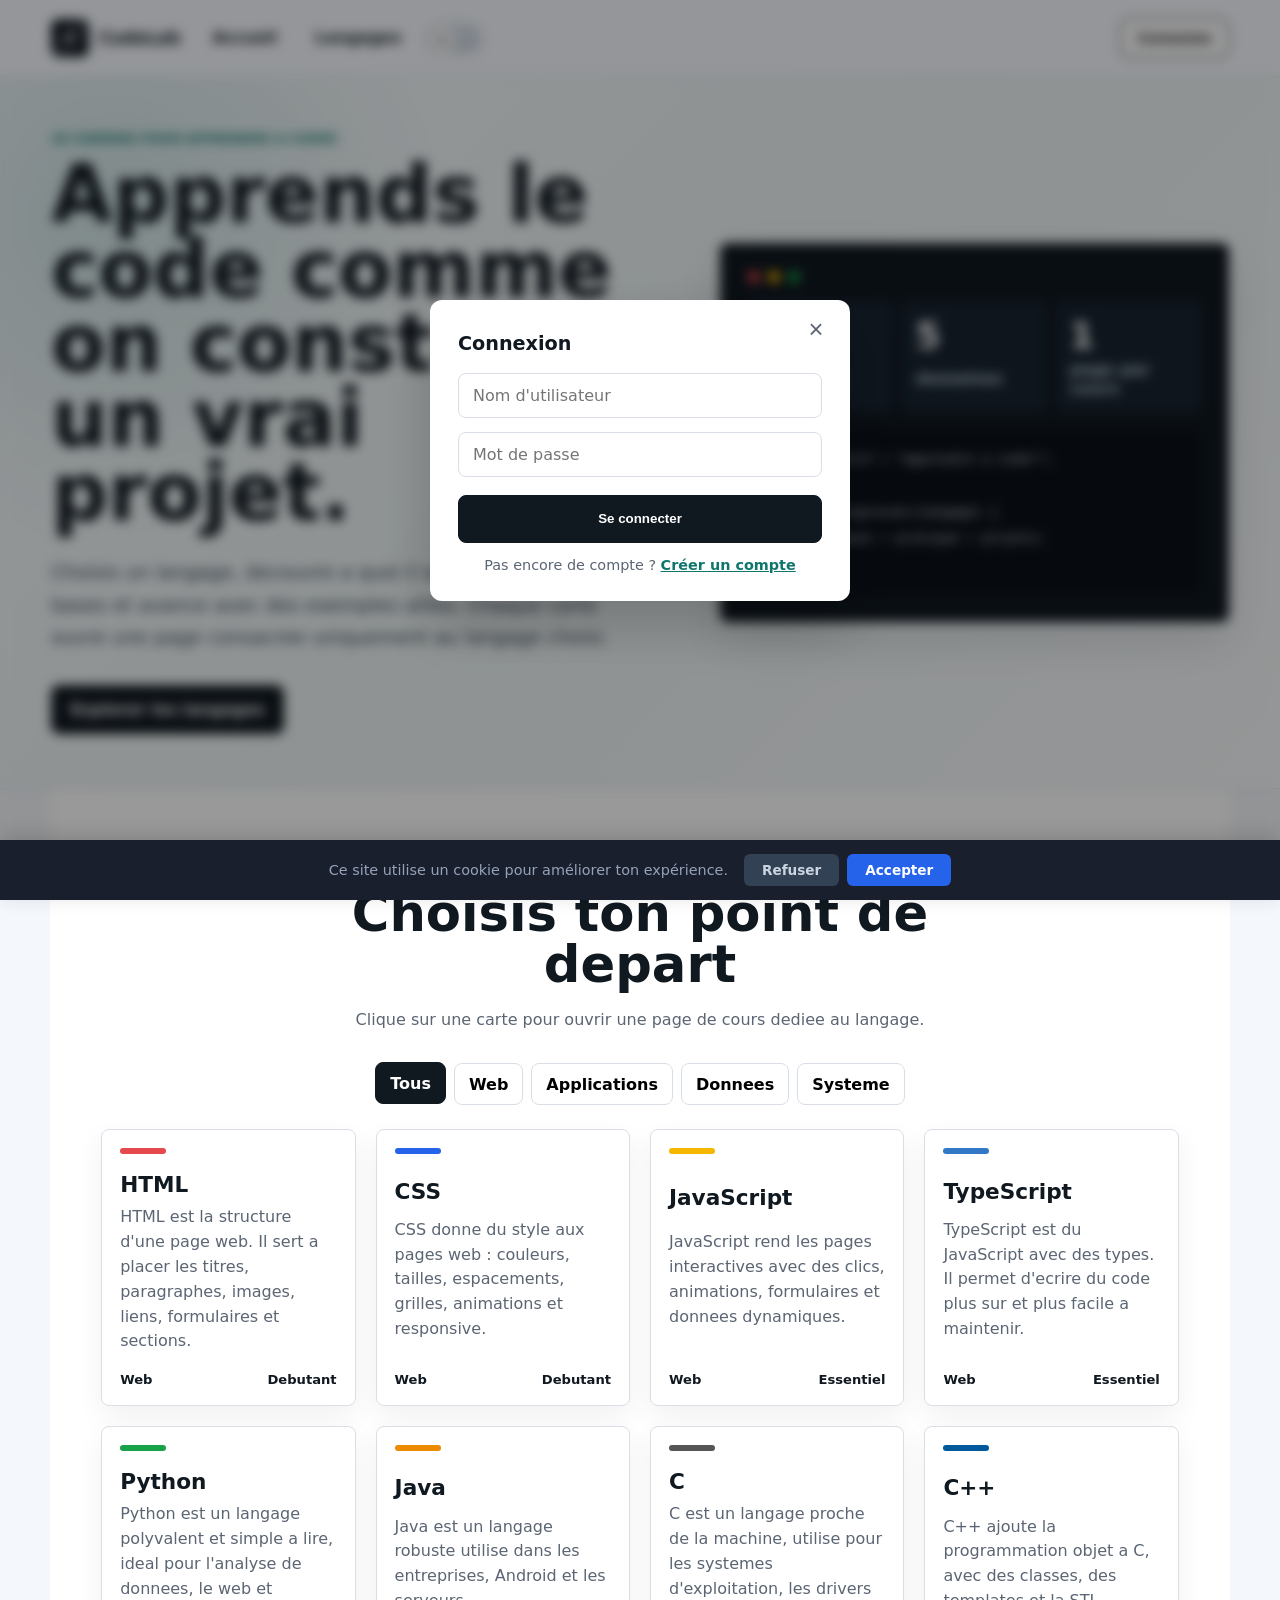
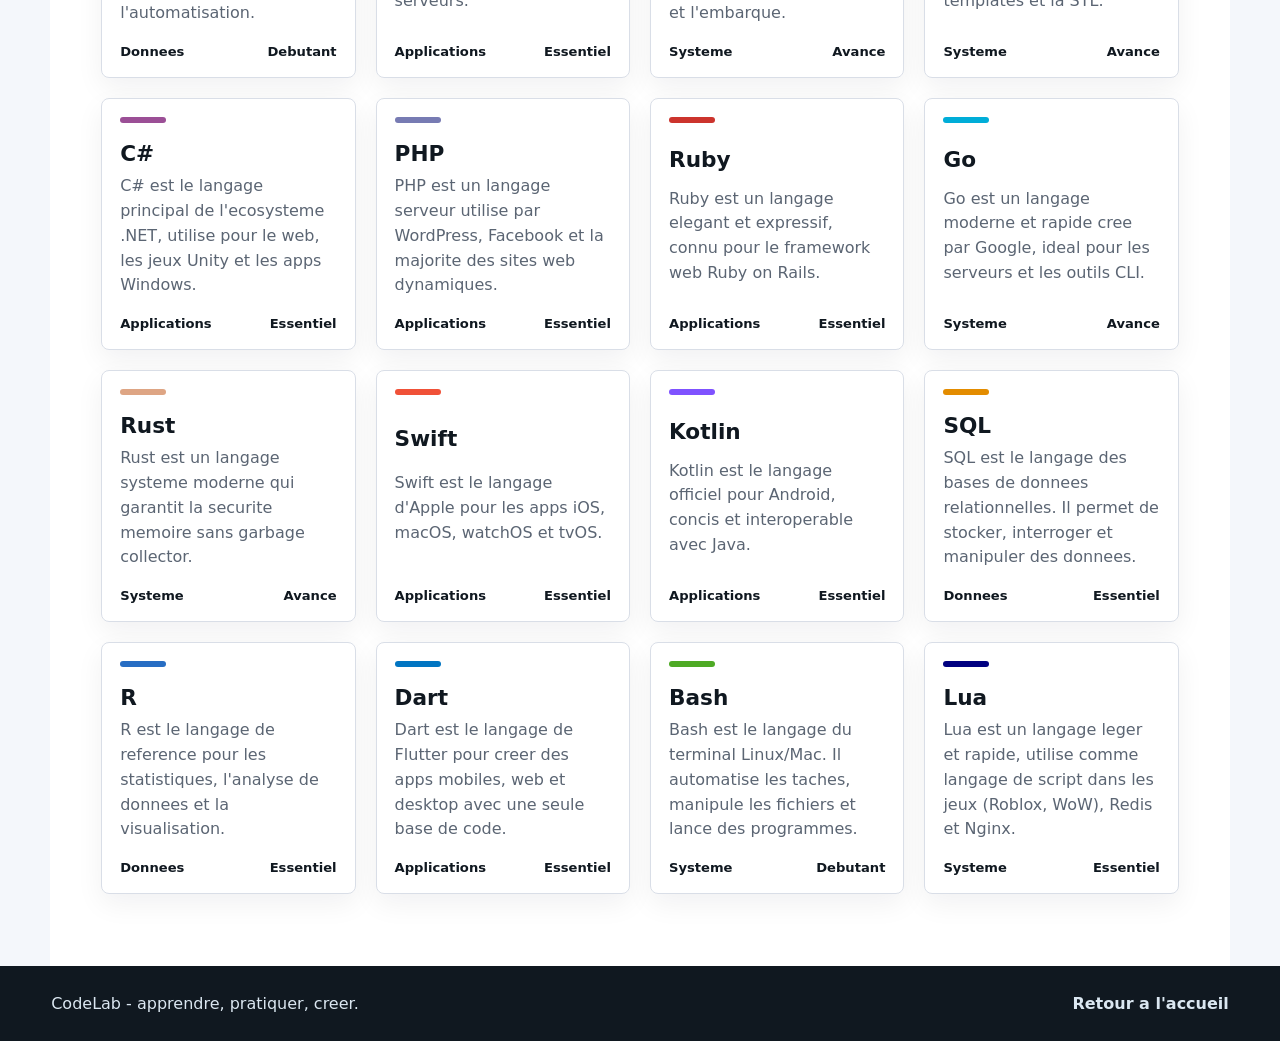
==== commit c8d03db7: "Toggle theme premium: glassmorphism, sun/moon, glow, zoom, 500ms transition" ====
--- a/index.html
+++ b/index.html
@@ -57,11 +57,12 @@
     <div class="nav-actions">
       <a href="#accueil">Accueil</a>
       <a href="#explorer">Langages</a>
-      <div class="toggle-switch">
-        <label class="switch-label">
-          <input type="checkbox" class="checkbox" id="themeToggle" onchange="toggleTheme()">
-          <span class="slider"></span>
-        </label>
+      <div class="theme-toggle" id="themeToggle">
+        <div class="toggle-track">
+          <div class="toggle-thumb">
+            <span class="toggle-icon">☀️</span>
+          </div>
+        </div>
       </div>
     </div>
 
--- a/styles.css
+++ b/styles.css
@@ -15,22 +15,22 @@
 }
 
 [data-theme="dark"] {
-  --ink: #e4e6eb;
-  --muted: #9ca3af;
-  --line: #3f3f46;
-  --paper: #18181b;
-  --wash: #27272a;
-  --teal: #14b8a6;
+  --ink: #f0f0f0;
+  --muted: #aaa;
+  --line: #333;
+  --paper: #111;
+  --wash: #1a1a1a;
+  --teal: #2dd4bf;
   --red: #f87171;
   --yellow: #fbbf24;
-  --green: #34d399;
-  --shadow: 0 18px 45px rgba(0, 0, 0, 0.4);
-  --surface: #18181b;
+  --green: #4ade80;
+  --shadow: 0 18px 45px rgba(0, 0, 0, 0.6);
+  --surface: #111;
   --accent: #60a5fa;
-  --bg: #09090b;
-}
-
-* { transition: background-color 0.3s ease, color 0.3s ease, border-color 0.3s ease, box-shadow 0.3s ease; }
+  --bg: #000;
+}
+
+* { transition: background-color 0.5s ease, color 0.5s ease, border-color 0.5s ease, box-shadow 0.5s ease; }
 
 body { background: var(--bg); }
 
@@ -226,59 +226,107 @@
   transform-origin: left;
 }
 
-/* Theme toggle - Uiverse.io by Madflows */
-.toggle-switch {
+/* Theme toggle premium */
+.theme-toggle {
   position: relative;
-  width: 48px;
+  width: 56px;
+  height: 30px;
+  cursor: pointer;
+  flex-shrink: 0;
+}
+
+.toggle-track {
+  position: absolute;
+  inset: 0;
+  border-radius: 30px;
+  background: linear-gradient(135deg, #e2e8f0, #cbd5e1);
+  border: 2px solid rgba(255,255,255,0.3);
+  box-shadow:
+    0 2px 8px rgba(0,0,0,0.08),
+    inset 0 1px 2px rgba(255,255,255,0.5);
+  transition: all 0.5s cubic-bezier(0.34, 1.56, 0.64, 1);
+  overflow: hidden;
+}
+
+.theme-toggle.dark .toggle-track {
+  background: linear-gradient(135deg, #1e293b, #0f172a);
+  border-color: rgba(255,255,255,0.08);
+  box-shadow:
+    0 2px 12px rgba(96,165,250,0.15),
+    inset 0 1px 2px rgba(255,255,255,0.05);
+}
+
+.toggle-thumb {
+  position: absolute;
+  top: 3px;
+  left: 3px;
+  width: 24px;
   height: 24px;
-  --light: #d8dbe0;
-  --dark: #28292c;
-}
-
-.switch-label {
+  border-radius: 50%;
+  background: #fff;
+  box-shadow:
+    0 2px 6px rgba(0,0,0,0.15),
+    0 1px 2px rgba(0,0,0,0.1);
+  transition: all 0.5s cubic-bezier(0.34, 1.56, 0.64, 1);
+  display: flex;
+  align-items: center;
+  justify-content: center;
+  z-index: 2;
+}
+
+.theme-toggle.dark .toggle-thumb {
+  left: 29px;
+  background: #1e293b;
+  box-shadow:
+    0 2px 8px rgba(96,165,250,0.3),
+    0 0 12px rgba(96,165,250,0.1);
+}
+
+.toggle-icon {
+  font-size: 13px;
+  line-height: 1;
+  transition: transform 0.5s cubic-bezier(0.34, 1.56, 0.64, 1);
+  display: flex;
+}
+
+.theme-toggle.dark .toggle-icon {
+  transform: rotate(360deg);
+}
+
+/* Glow effect */
+.theme-toggle::after {
+  content: '';
   position: absolute;
-  width: 100%;
-  height: 100%;
-  background-color: var(--dark);
-  border-radius: 25px;
-  cursor: pointer;
-  border: 2px solid var(--dark);
-}
-
-.checkbox {
+  inset: -4px;
+  border-radius: 34px;
+  background: transparent;
+  transition: all 0.4s ease;
+  z-index: -1;
+}
+
+.theme-toggle:hover::after {
+  background: rgba(96,165,250,0.08);
+  box-shadow: 0 0 20px rgba(96,165,250,0.15);
+}
+
+.theme-toggle.dark:hover::after {
+  background: rgba(96,165,250,0.12);
+  box-shadow: 0 0 25px rgba(96,165,250,0.2);
+}
+
+/* Click zoom effect */
+.theme-toggle.pressed .toggle-thumb {
+  transform: scale(0.85);
+}
+
+/* Glassmorphism track overlay */
+.toggle-track::before {
+  content: '';
   position: absolute;
-  display: none;
-}
-
-.slider {
-  position: absolute;
-  width: 100%;
-  height: 100%;
-  border-radius: 25px;
-  transition: 0.3s;
-}
-
-.checkbox:checked ~ .slider {
-  background-color: var(--light);
-}
-
-.slider::before {
-  content: "";
-  position: absolute;
-  top: 4px;
-  left: 4px;
-  width: 12px;
-  height: 12px;
-  border-radius: 50%;
-  box-shadow: inset 6px -2px 0px 0px var(--light);
-  background-color: var(--dark);
-  transition: 0.3s;
-}
-
-.checkbox:checked ~ .slider::before {
-  transform: translateX(24px);
-  background-color: var(--dark);
-  box-shadow: none;
+  inset: 0;
+  border-radius: 28px;
+  background: linear-gradient(135deg, rgba(255,255,255,0.2) 0%, transparent 50%);
+  pointer-events: none;
 }
 
 /* Theme transition overlay */
@@ -287,9 +335,9 @@
   inset: 0;
   z-index: 9999;
   pointer-events: none;
-  background: var(--bg);
+  background: #000;
   opacity: 0;
-  transition: opacity 0.4s ease;
+  transition: opacity 0.35s ease;
 }
 #themeOverlay.active {
   opacity: 1;
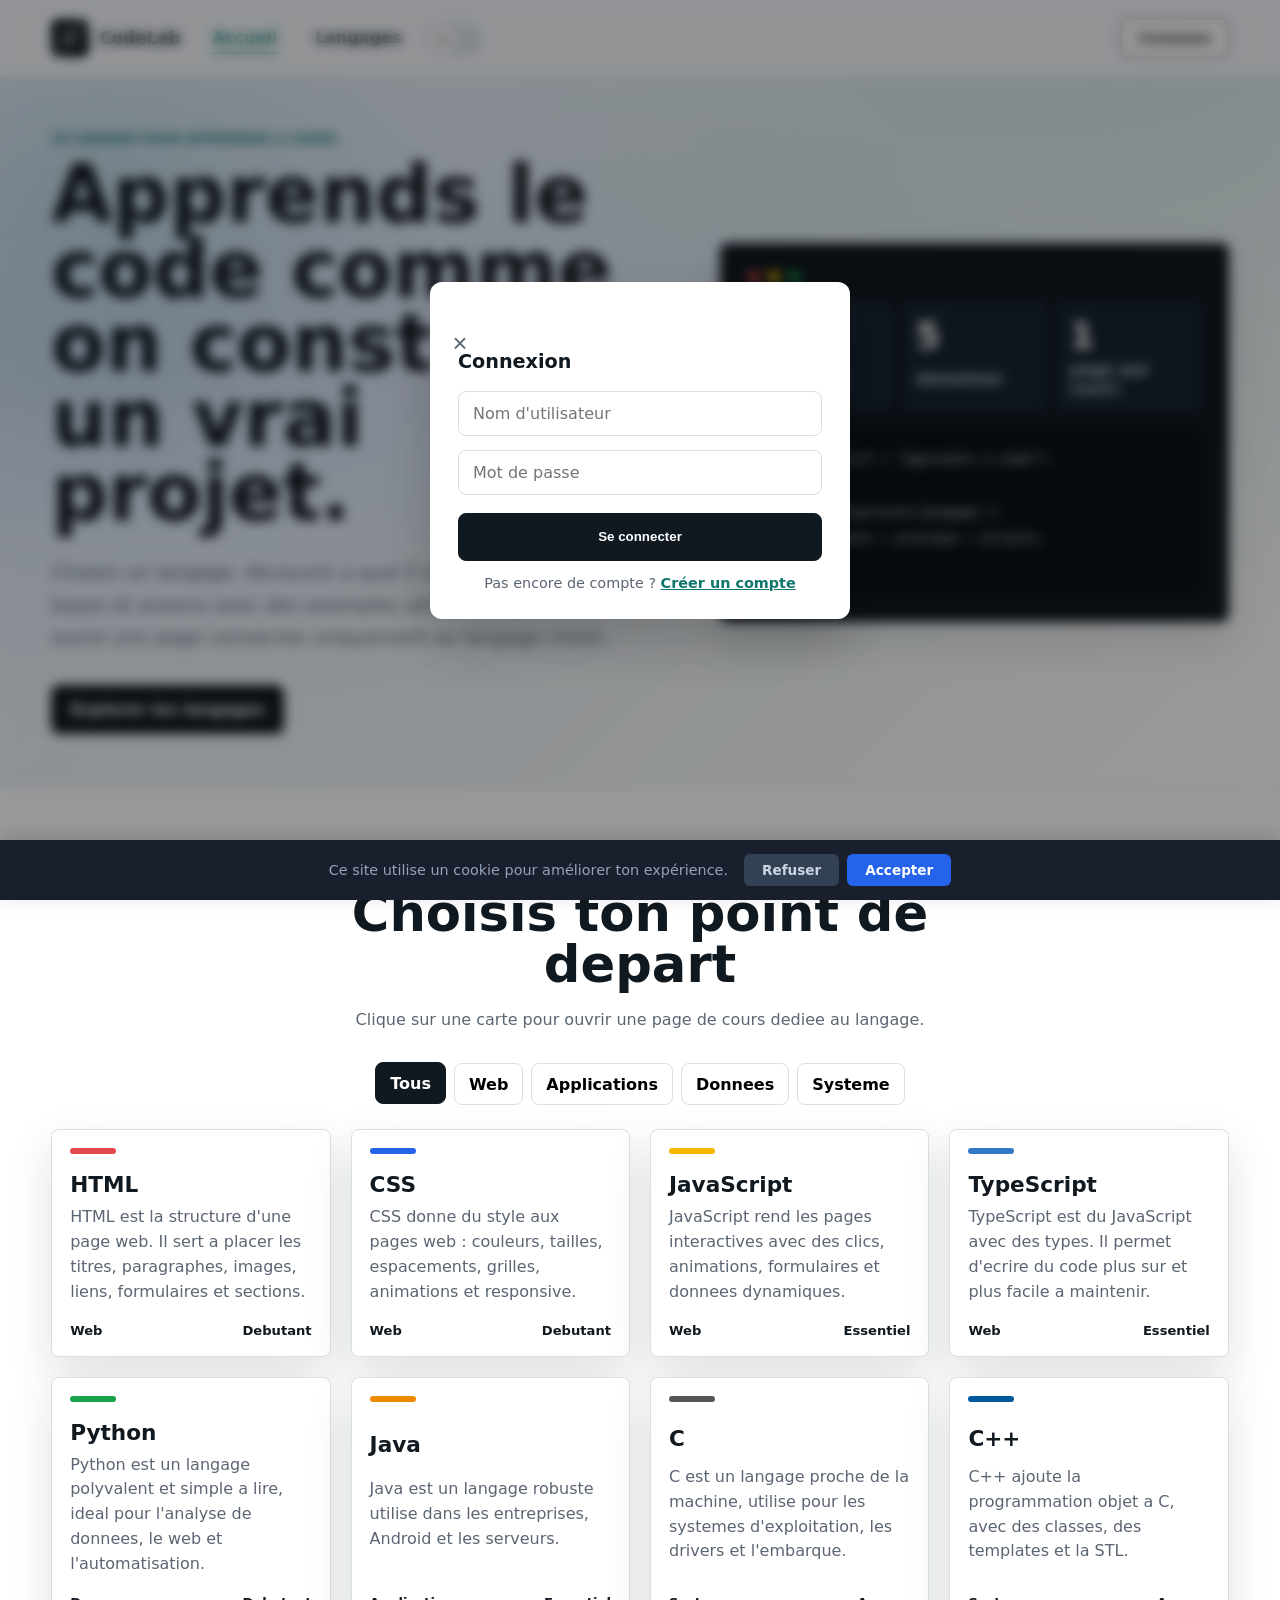
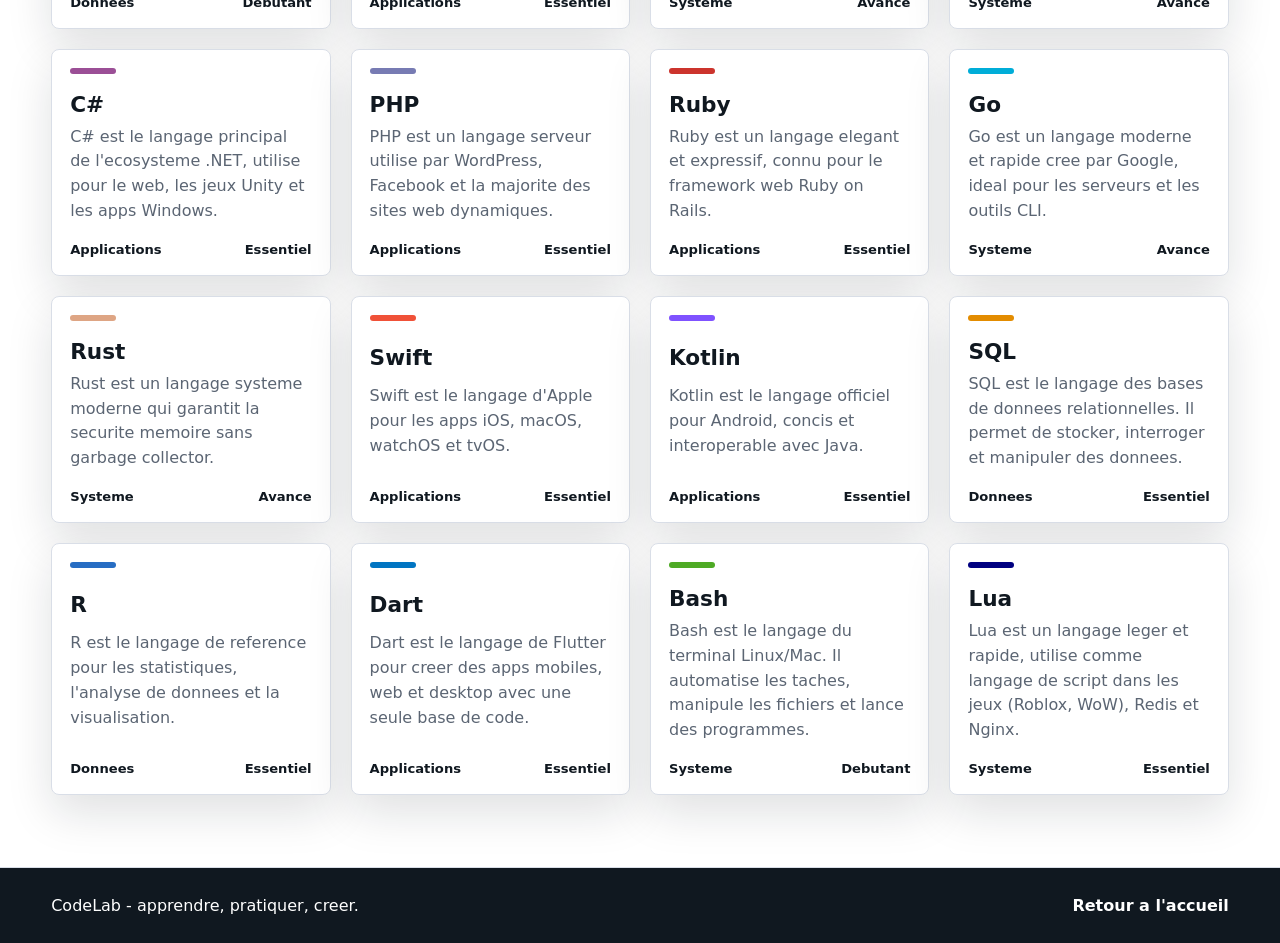
==== commit 51df4f3c: "Animations premium: page load, 3D cards, ripple, confetti, cursor, modal, magnetic toggle, hero ligh" ====
--- a/index.html
+++ b/index.html
@@ -47,7 +47,7 @@
   <link rel="sitemap" type="application/xml" title="Sitemap" href="/sitemap.xml" />
   <link rel="stylesheet" href="styles.css" />
 </head>
-<body>
+<body class="page-loading">
   <nav class="topbar">
     <a class="brand" href="#accueil">
       <span class="brand-mark">C</span>
--- a/styles.css
+++ b/styles.css
@@ -30,6 +30,21 @@
   --bg: #000;
 }
 
+[data-theme="dark"] html {
+  background: var(--bg);
+}
+[data-theme="dark"] body {
+  background: color-mix(in srgb, var(--wash) 88%, transparent);
+}
+
+[data-theme="dark"] .hero {
+  background: none;
+}
+
+[data-theme="dark"] .explorer {
+  background: transparent;
+}
+
 * { transition: background-color 0.5s ease, color 0.5s ease, border-color 0.5s ease, box-shadow 0.5s ease; }
 
 body { background: var(--bg); }
@@ -152,9 +167,10 @@
   justify-content: space-between;
   gap: 18px;
   padding: 18px clamp(18px, 4vw, 64px);
-  background: rgba(248, 251, 255, 0.88);
-  border-bottom: 1px solid rgba(217, 222, 231, 0.85);
+  background: color-mix(in srgb, var(--wash) 92%, transparent);
+  border-bottom: 1px solid var(--line);
   backdrop-filter: blur(14px);
+  -webkit-backdrop-filter: blur(14px);
 }
 
 .brand,
@@ -177,7 +193,7 @@
   width: 38px;
   height: 38px;
   border-radius: 8px;
-  color: #fff;
+  color: var(--paper);
   background: var(--ink);
   font-family: monospace;
   position: relative;
@@ -239,20 +255,20 @@
   position: absolute;
   inset: 0;
   border-radius: 30px;
-  background: linear-gradient(135deg, #e2e8f0, #cbd5e1);
-  border: 2px solid rgba(255,255,255,0.3);
+  background: linear-gradient(135deg, color-mix(in srgb, var(--line) 60%, var(--wash)), var(--line));
+  border: 2px solid color-mix(in srgb, var(--line) 40%, transparent);
   box-shadow:
     0 2px 8px rgba(0,0,0,0.08),
-    inset 0 1px 2px rgba(255,255,255,0.5);
+    inset 0 1px 2px rgba(255,255,255,0.3);
   transition: all 0.5s cubic-bezier(0.34, 1.56, 0.64, 1);
   overflow: hidden;
 }
 
 .theme-toggle.dark .toggle-track {
-  background: linear-gradient(135deg, #1e293b, #0f172a);
-  border-color: rgba(255,255,255,0.08);
+  background: linear-gradient(135deg, var(--paper), var(--bg));
+  border-color: color-mix(in srgb, var(--accent) 20%, transparent);
   box-shadow:
-    0 2px 12px rgba(96,165,250,0.15),
+    0 2px 12px color-mix(in srgb, var(--accent) 15%, transparent),
     inset 0 1px 2px rgba(255,255,255,0.05);
 }
 
@@ -355,14 +371,13 @@
   min-height: 78vh;
   padding: 54px clamp(18px, 4vw, 64px);
   background:
-    radial-gradient(circle at 8% 18%, rgba(15, 118, 110, 0.14), transparent 26%),
-    linear-gradient(135deg, #f8fbff 0%, #eef5f5 48%, #f8fafc 100%);
+    radial-gradient(circle at 8% 18%, color-mix(in srgb, var(--teal) 14%, transparent) 0%, transparent 26%),
+    linear-gradient(135deg, color-mix(in srgb, var(--accent) 4%, var(--wash)) 0%, color-mix(in srgb, var(--teal) 3%, var(--wash)) 48%, var(--bg) 100%);
   border-bottom: 1px solid var(--line);
 }
 
 .hero-copy,
 .hero-panel,
-.explorer,
 .lesson-inner {
   max-width: 1180px;
 }
@@ -396,7 +411,7 @@
 .hero-text {
   max-width: 58ch;
   margin: 26px 0 30px;
-  color: #334155;
+  color: var(--muted);
   font-size: clamp(1rem, 2vw, 1.2rem);
   line-height: 1.7;
 }
@@ -413,8 +428,12 @@
 }
 
 .button.primary {
+  color: var(--paper);
+  background: var(--ink);
+}
+[data-theme="dark"] .button.primary {
+  background: var(--accent);
   color: #fff;
-  background: var(--ink);
 }
 
 .button.secondary {
@@ -515,9 +534,9 @@
 }
 
 .explorer {
-  margin: 0 auto;
   padding: 72px clamp(18px, 4vw, 64px);
-  background: #fff;
+  background: var(--bg);
+  border-bottom: 1px solid var(--line);
 }
 
 .section-heading {
@@ -551,7 +570,7 @@
   padding: 10px 14px;
   border: 1px solid var(--line);
   border-radius: 8px;
-  background: #fff;
+  background: var(--paper);
   cursor: pointer;
   font: inherit;
   font-weight: 900;
@@ -559,9 +578,15 @@
 
 .filter.is-active,
 .filter:hover {
-  color: #fff;
+  color: var(--paper);
   background: var(--ink);
   border-color: var(--ink);
+}
+[data-theme="dark"] .filter.is-active,
+[data-theme="dark"] .filter:hover {
+  background: var(--accent);
+  color: #fff;
+  border-color: var(--accent);
 }
 
 .language-grid {
@@ -579,7 +604,7 @@
   border: 1px solid var(--line);
   border-radius: 8px;
   background: var(--paper);
-  box-shadow: 0 10px 28px rgba(15, 23, 42, 0.06);
+  box-shadow: var(--shadow);
   animation: fadeUp 520ms ease both;
   animation-delay: var(--delay, 0ms);
   transition:
@@ -591,7 +616,7 @@
 .language-card:hover {
   transform: translateY(-8px) scale(1.02);
   border-color: var(--accent);
-  box-shadow: 0 24px 52px rgba(15, 23, 42, 0.14);
+  box-shadow: 0 24px 52px color-mix(in srgb, var(--ink) 14%, transparent);
 }
 
 .language-card::before {
@@ -662,7 +687,7 @@
 .lesson-block {
   border: 1px solid var(--line);
   border-radius: 8px;
-  background: #fff;
+  background: var(--paper);
   box-shadow: 0 10px 30px rgba(15, 23, 42, 0.06);
   animation: fadeUp 560ms ease both;
 }
@@ -707,7 +732,7 @@
   gap: 4px;
   padding: 14px;
   border-radius: 8px;
-  background: #f8fafc;
+  background: var(--wash);
 }
 
 .stat strong {
@@ -777,13 +802,13 @@
   padding: 18px;
   border: 1px solid color-mix(in srgb, var(--accent) 28%, var(--line));
   border-radius: 8px;
-  background: color-mix(in srgb, var(--accent) 7%, white);
+  background: color-mix(in srgb, var(--accent) 7%, var(--paper));
 }
 
 .help-block {
   border-color: color-mix(in srgb, var(--accent) 32%, var(--line));
   background:
-    linear-gradient(135deg, color-mix(in srgb, var(--accent) 10%, white), #fff 58%);
+    linear-gradient(135deg, color-mix(in srgb, var(--accent) 10%, var(--paper)), var(--paper) 58%);
 }
 
 .help-card {
@@ -792,7 +817,7 @@
   padding: 18px;
   border: 1px solid color-mix(in srgb, var(--accent) 25%, var(--line));
   border-radius: 8px;
-  background: rgba(255, 255, 255, 0.76);
+  background: color-mix(in srgb, var(--paper) 76%, transparent);
 }
 
 .help-card p {
@@ -807,7 +832,7 @@
   padding: 14px;
   border-left: 5px solid var(--accent);
   border-radius: 8px;
-  background: #fff;
+  background: var(--paper);
 }
 
 .run-card strong {
@@ -853,7 +878,7 @@
   padding: 8px 10px;
   border: 1px solid var(--line);
   border-radius: 8px;
-  background: #f8fafc;
+  background: var(--wash);
   font-weight: 800;
 }
 
@@ -915,7 +940,7 @@
 
 .lesson-toc a:hover {
   background: var(--ink);
-  color: #fff;
+  color: var(--paper);
   border-color: var(--ink);
 }
 
@@ -1049,7 +1074,7 @@
   justify-content: space-between;
   gap: 18px;
   padding: 28px clamp(18px, 4vw, 64px);
-  color: #dbe7f1;
+  color: var(--paper);
   background: var(--ink);
 }
 
@@ -1091,7 +1116,7 @@
   padding: 8px 14px;
   border: 1px solid var(--line);
   border-radius: 8px;
-  background: #fff;
+  background: var(--paper);
   font: inherit;
   font-weight: 800;
   font-size: 0.85rem;
@@ -1223,7 +1248,7 @@
   max-width: 420px;
   padding: 32px 28px 28px;
   border-radius: 12px;
-  background: #fff;
+  background: var(--paper);
   box-shadow: 0 24px 60px rgba(0, 0, 0, 0.2);
   animation: pageEnter 300ms ease both;
 }
@@ -1267,7 +1292,7 @@
   border-radius: 8px;
   font: inherit;
   font-size: 1rem;
-  background: #fff;
+  background: var(--paper);
   transition: border-color 0.2s;
   box-sizing: border-box;
 }
@@ -1275,7 +1300,7 @@
 .auth-input:focus {
   outline: none;
   border-color: var(--teal);
-  box-shadow: 0 0 0 3px rgba(15, 118, 110, 0.12);
+  box-shadow: 0 0 0 3px color-mix(in srgb, var(--teal) 12%, transparent);
 }
 
 .auth-submit {
@@ -1286,7 +1311,7 @@
   margin: 0;
   padding: 10px 14px;
   border-radius: 8px;
-  background: #fef2f2;
+  background: color-mix(in srgb, var(--red) 10%, var(--paper));
   color: var(--red);
   font-weight: 800;
   font-size: 0.85rem;
@@ -1380,7 +1405,7 @@
   width: min(72vw, 300px);
   height: 100%;
   padding: 80px 24px 24px;
-  background: #fff;
+  background: var(--paper);
   box-shadow: -8px 0 30px rgba(0, 0, 0, 0.1);
   transform: translateX(100%);
   transition: transform 0.35s cubic-bezier(0.34, 1.56, 0.64, 1);
@@ -1631,7 +1656,7 @@
 
 .quiz-option.correct {
   border-color: var(--green);
-  background: #f0fdf4;
+  background: color-mix(in srgb, var(--green) 12%, var(--wash));
 }
 .quiz-option.correct .option-badge {
   background: var(--green);
@@ -1654,7 +1679,7 @@
 
 .quiz-option.wrong {
   border-color: var(--red);
-  background: #fef2f2;
+  background: color-mix(in srgb, var(--red) 12%, var(--wash));
   animation: shakeX 0.4s ease;
 }
 .quiz-option.wrong .option-badge {
@@ -1699,14 +1724,14 @@
   display: flex;
 }
 .quiz-feedback.correct {
-  background: #f0fdf4;
+  background: color-mix(in srgb, var(--green) 12%, var(--wash));
   color: var(--green);
-  border: 1px solid #bbf7d0;
+  border: 1px solid color-mix(in srgb, var(--green) 40%, var(--wash));
 }
 .quiz-feedback.wrong {
-  background: #fef2f2;
+  background: color-mix(in srgb, var(--red) 12%, var(--wash));
   color: var(--red);
-  border: 1px solid #fecaca;
+  border: 1px solid color-mix(in srgb, var(--red) 40%, var(--wash));
 }
 .feedback-icon {
   font-size: 1.2rem;
@@ -1999,6 +2024,9 @@
 .is-hidden {
   display: none;
 }
+.auth-overlay.is-hidden {
+  display: grid;
+}
 
 @media (prefers-reduced-motion: reduce) {
   *,
@@ -2009,4 +2037,366 @@
     animation-iteration-count: 1 !important;
     transition-duration: 1ms !important;
   }
+  .cursor-glow { display: none !important; }
+  .confetti-piece { display: none !important; }
+}
+
+/* ═══════════════════════════════════════════════════════════════
+   PREMIUM ANIMATIONS — Page Load
+   ═══════════════════════════════════════════════════════════════ */
+
+@keyframes pageFadeIn {
+  from { opacity: 0; }
+  to { opacity: 1; }
+}
+
+@keyframes cascadeUp {
+  from {
+    opacity: 0;
+    transform: translateY(24px);
+  }
+  to {
+    opacity: 1;
+    transform: translateY(0);
+  }
+}
+
+.page-loading { opacity: 0; }
+.page-loaded { animation: pageFadeIn 0.6s ease both; }
+.page-loaded .hero-copy { animation: cascadeUp 0.7s cubic-bezier(0.16, 1, 0.3, 1) 0.15s both; }
+.page-loaded .hero-panel { animation: cascadeUp 0.7s cubic-bezier(0.16, 1, 0.3, 1) 0.35s both; }
+.page-loaded .topbar { animation: cascadeUp 0.5s cubic-bezier(0.16, 1, 0.3, 1) 0.05s both; }
+
+/* ═══════════════════════════════════════════════════════════════
+   Hero — Floating gradient & parallax
+   ═══════════════════════════════════════════════════════════════ */
+
+.hero {
+  position: relative;
+  overflow: hidden;
+}
+
+.hero::before {
+  content: '';
+  position: absolute;
+  top: -30%;
+  left: -20%;
+  width: 140%;
+  height: 140%;
+  background:
+    radial-gradient(ellipse at 20% 50%, color-mix(in srgb, var(--accent) 12%, transparent) 0%, transparent 50%),
+    radial-gradient(ellipse at 80% 20%, color-mix(in srgb, var(--teal) 10%, transparent) 0%, transparent 50%);
+  animation: heroLightDrift 12s ease-in-out infinite;
+  pointer-events: none;
+  z-index: 0;
+}
+
+@keyframes heroLightDrift {
+  0%, 100% { transform: translate(0, 0) rotate(0deg); }
+  33% { transform: translate(3%, -2%) rotate(1deg); }
+  66% { transform: translate(-2%, 3%) rotate(-1deg); }
+}
+
+.hero-copy, .hero-panel {
+  position: relative;
+  z-index: 1;
+}
+
+.hero-parallax {
+  transition: transform 0.15s ease-out;
+  will-change: transform;
+}
+
+/* ═══════════════════════════════════════════════════════════════
+   Language Cards — 3D tilt & premium hover
+   ═══════════════════════════════════════════════════════════════ */
+
+.language-card {
+  transform-style: preserve-3d;
+  perspective: 800px;
+  cursor: pointer;
+  transition:
+    transform 0.5s cubic-bezier(0.34, 1.56, 0.64, 1),
+    border-color 0.4s ease,
+    box-shadow 0.5s ease;
+  position: relative;
+}
+
+.language-card::after {
+  content: '';
+  position: absolute;
+  inset: 0;
+  border-radius: 8px;
+  background: linear-gradient(135deg,
+    color-mix(in srgb, var(--accent) 15%, transparent) 0%,
+    transparent 50%,
+    color-mix(in srgb, var(--teal) 8%, transparent) 100%);
+  opacity: 0;
+  transition: opacity 0.4s ease;
+  pointer-events: none;
+}
+
+.language-card:hover::after {
+  opacity: 1;
+}
+
+.language-card:hover {
+  transform: translateY(-10px) scale(1.03);
+  box-shadow:
+    0 24px 52px color-mix(in srgb, var(--ink) 14%, transparent),
+    0 0 0 1px color-mix(in srgb, var(--accent) 30%, transparent);
+}
+
+.language-card h3,
+.language-card p,
+.language-card .language-meta {
+  transform: translateZ(0);
+  transition: transform 0.3s ease;
+}
+.language-card:hover h3 { transform: translateZ(12px); }
+.language-card:hover p { transform: translateZ(6px); }
+.language-card:hover .language-meta { transform: translateZ(8px); }
+
+@media (hover: none) and (pointer: coarse) {
+  .language-card {
+    transform: none !important;
+  }
+  .language-card::after { display: none; }
+  .language-card h3,
+  .language-card p,
+  .language-card .language-meta { transform: none !important; }
+}
+
+/* ═══════════════════════════════════════════════════════════════
+   Buttons — Ripple effect
+   ═══════════════════════════════════════════════════════════════ */
+
+.ripple {
+  position: absolute;
+  border-radius: 50%;
+  background: rgba(255, 255, 255, 0.4);
+  transform: scale(0);
+  animation: rippleAnim 0.6s ease-out forwards;
+  pointer-events: none;
+}
+
+[data-theme="dark"] .ripple {
+  background: rgba(255, 255, 255, 0.25);
+}
+
+@keyframes rippleAnim {
+  to {
+    transform: scale(4);
+    opacity: 0;
+  }
+}
+
+.button, .filter, .quiz-nav-btn, .result-btn, .correction-btn, .btn-logout, .auth-close {
+  position: relative;
+  overflow: hidden;
+  cursor: pointer;
+}
+
+/* ═══════════════════════════════════════════════════════════════
+   Theme Toggle — Magnetic hover
+   ═══════════════════════════════════════════════════════════════ */
+
+.theme-toggle {
+  transition: transform 0.2s ease;
+}
+
+/* ═══════════════════════════════════════════════════════════════
+   Navigation — Active indicator
+   ═══════════════════════════════════════════════════════════════ */
+
+.nav-actions a.is-current {
+  color: var(--teal);
+}
+.nav-actions a.is-current::after {
+  transform: scaleX(1);
+  transform-origin: left;
+}
+
+/* ═══════════════════════════════════════════════════════════════
+   Modal — Premium animations
+   ═══════════════════════════════════════════════════════════════ */
+
+.auth-overlay {
+  opacity: 0;
+  visibility: hidden;
+  transition:
+    opacity 0.35s ease,
+    visibility 0.35s ease,
+    backdrop-filter 0.35s ease;
+}
+.auth-overlay.is-open {
+  opacity: 1;
+  visibility: visible;
+}
+
+.auth-modal {
+  transform: scale(0.92) translateY(20px);
+  opacity: 0;
+  transition:
+    transform 0.4s cubic-bezier(0.34, 1.56, 0.64, 1),
+    opacity 0.35s ease;
+  animation: none;
+}
+.auth-overlay.is-open .auth-modal {
+  transform: scale(1) translateY(0);
+  opacity: 1;
+}
+
+/* ═══════════════════════════════════════════════════════════════
+   Exercise — Confetti & validation
+   ═══════════════════════════════════════════════════════════════ */
+
+.confetti-container {
+  position: fixed;
+  inset: 0;
+  pointer-events: none;
+  z-index: 9998;
+  overflow: hidden;
+}
+
+.confetti-piece {
+  position: absolute;
+  width: 8px;
+  height: 8px;
+  top: -10px;
+  animation: confettiFall var(--fall-duration, 2s) ease-in forwards;
+  opacity: 0;
+}
+
+@keyframes confettiFall {
+  0% {
+    opacity: 1;
+    transform: translateY(0) rotate(0deg) scale(1);
+  }
+  100% {
+    opacity: 0;
+    transform: translateY(100vh) rotate(720deg) scale(0.3);
+  }
+}
+
+@keyframes checkPop {
+  0% { transform: scale(0); opacity: 0; }
+  50% { transform: scale(1.3); }
+  100% { transform: scale(1); opacity: 1; }
+}
+
+.check-animated {
+  animation: checkPop 0.4s cubic-bezier(0.34, 1.56, 0.64, 1) both;
+}
+
+/* ═══════════════════════════════════════════════════════════════
+   Custom Cursor
+   ═══════════════════════════════════════════════════════════════ */
+
+.cursor-glow {
+  position: fixed;
+  width: 300px;
+  height: 300px;
+  border-radius: 50%;
+  background: radial-gradient(circle, color-mix(in srgb, var(--accent) 6%, transparent) 0%, transparent 70%);
+  pointer-events: none;
+  z-index: 9997;
+  transform: translate(-50%, -50%);
+  transition:
+    width 0.3s ease,
+    height 0.3s ease,
+    opacity 0.3s ease;
+  will-change: transform;
+  opacity: 0;
+}
+.cursor-glow.visible { opacity: 1; }
+.cursor-glow.hovering {
+  width: 450px;
+  height: 450px;
+}
+
+@media (hover: none) and (pointer: coarse) {
+  .cursor-glow { display: none !important; }
+}
+
+/* ═══════════════════════════════════════════════════════════════
+   Scroll reveal — enhanced
+   ═══════════════════════════════════════════════════════════════ */
+
+.reveal {
+  opacity: 0;
+  transform: translateY(30px);
+  transition:
+    opacity 0.7s cubic-bezier(0.16, 1, 0.3, 1),
+    transform 0.7s cubic-bezier(0.16, 1, 0.3, 1);
+}
+.reveal.visible {
+  opacity: 1;
+  transform: translateY(0);
+}
+
+/* Stagger children of reveal */
+.reveal-stagger > * {
+  opacity: 0;
+  transform: translateY(20px);
+  transition:
+    opacity 0.6s cubic-bezier(0.16, 1, 0.3, 1),
+    transform 0.6s cubic-bezier(0.16, 1, 0.3, 1);
+}
+.reveal-stagger.visible > * {
+  opacity: 1;
+  transform: translateY(0);
+}
+.reveal-stagger.visible > *:nth-child(1) { transition-delay: 0s; }
+.reveal-stagger.visible > *:nth-child(2) { transition-delay: 0.08s; }
+.reveal-stagger.visible > *:nth-child(3) { transition-delay: 0.16s; }
+.reveal-stagger.visible > *:nth-child(4) { transition-delay: 0.24s; }
+.reveal-stagger.visible > *:nth-child(5) { transition-delay: 0.32s; }
+.reveal-stagger.visible > *:nth-child(6) { transition-delay: 0.4s; }
+.reveal-stagger.visible > *:nth-child(7) { transition-delay: 0.48s; }
+.reveal-stagger.visible > *:nth-child(8) { transition-delay: 0.56s; }
+.reveal-stagger.visible > *:nth-child(9) { transition-delay: 0.64s; }
+.reveal-stagger.visible > *:nth-child(10) { transition-delay: 0.72s; }
+
+/* ═══════════════════════════════════════════════════════════════
+   Quiz — Slide direction variants
+   ═══════════════════════════════════════════════════════════════ */
+
+.quiz-question.slide-in-right {
+  animation: quizSlideIn 0.4s cubic-bezier(0.34, 1.56, 0.64, 1) both;
+}
+.quiz-question.slide-in-left {
+  animation: quizSlideInLeft 0.4s cubic-bezier(0.34, 1.56, 0.64, 1) both;
+}
+@keyframes quizSlideInLeft {
+  from { opacity: 0; transform: translateX(-40px); }
+  to { opacity: 1; transform: translateX(0); }
+}
+
+/* ═══════════════════════════════════════════════════════════════
+   Notification toast
+   ═══════════════════════════════════════════════════════════════ */
+
+.toast {
+  position: fixed;
+  bottom: 30px;
+  right: 30px;
+  padding: 14px 24px;
+  border-radius: 12px;
+  background: var(--ink);
+  color: var(--paper);
+  font-weight: 700;
+  font-size: 0.9rem;
+  box-shadow: 0 10px 30px rgba(0,0,0,0.2);
+  z-index: 9999;
+  opacity: 0;
+  transform: translateY(20px) scale(0.95);
+  transition:
+    opacity 0.4s cubic-bezier(0.16, 1, 0.3, 1),
+    transform 0.4s cubic-bezier(0.16, 1, 0.3, 1);
+  pointer-events: none;
+}
+.toast.show {
+  opacity: 1;
+  transform: translateY(0) scale(1);
 }
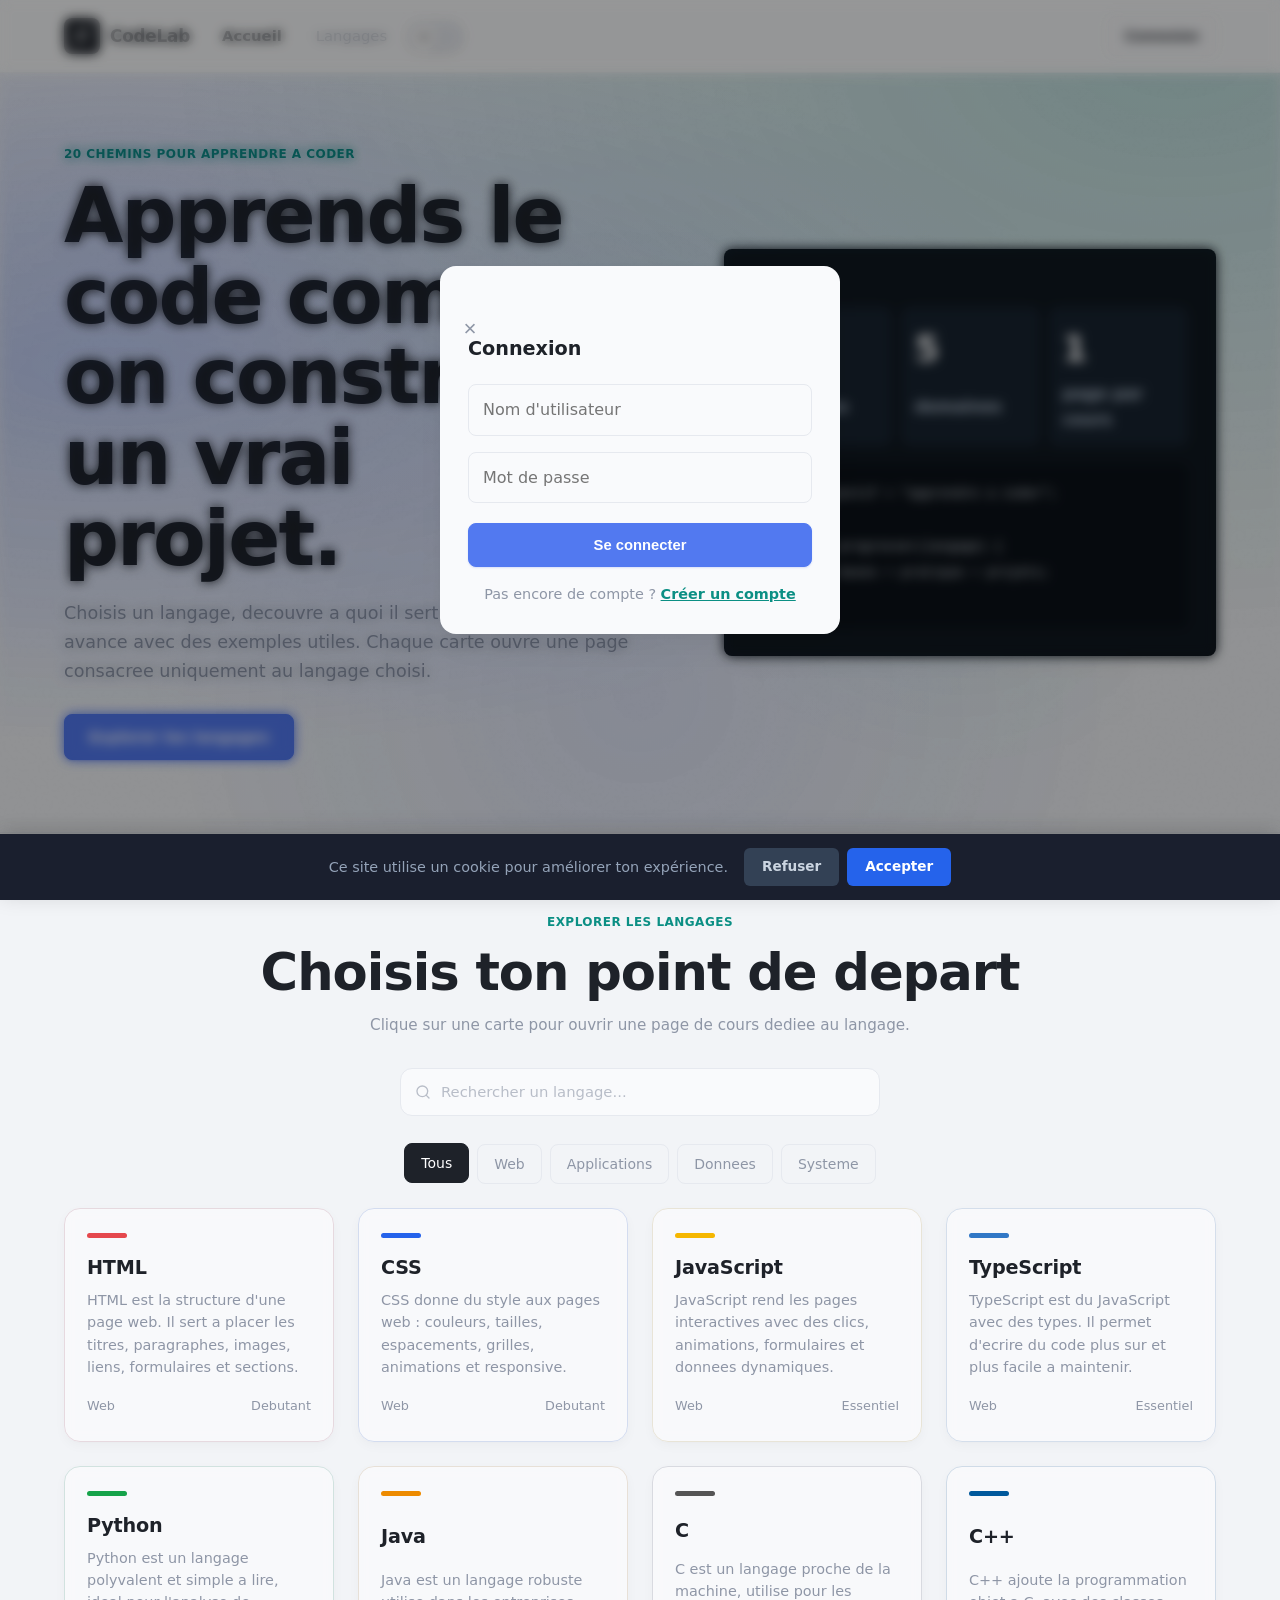
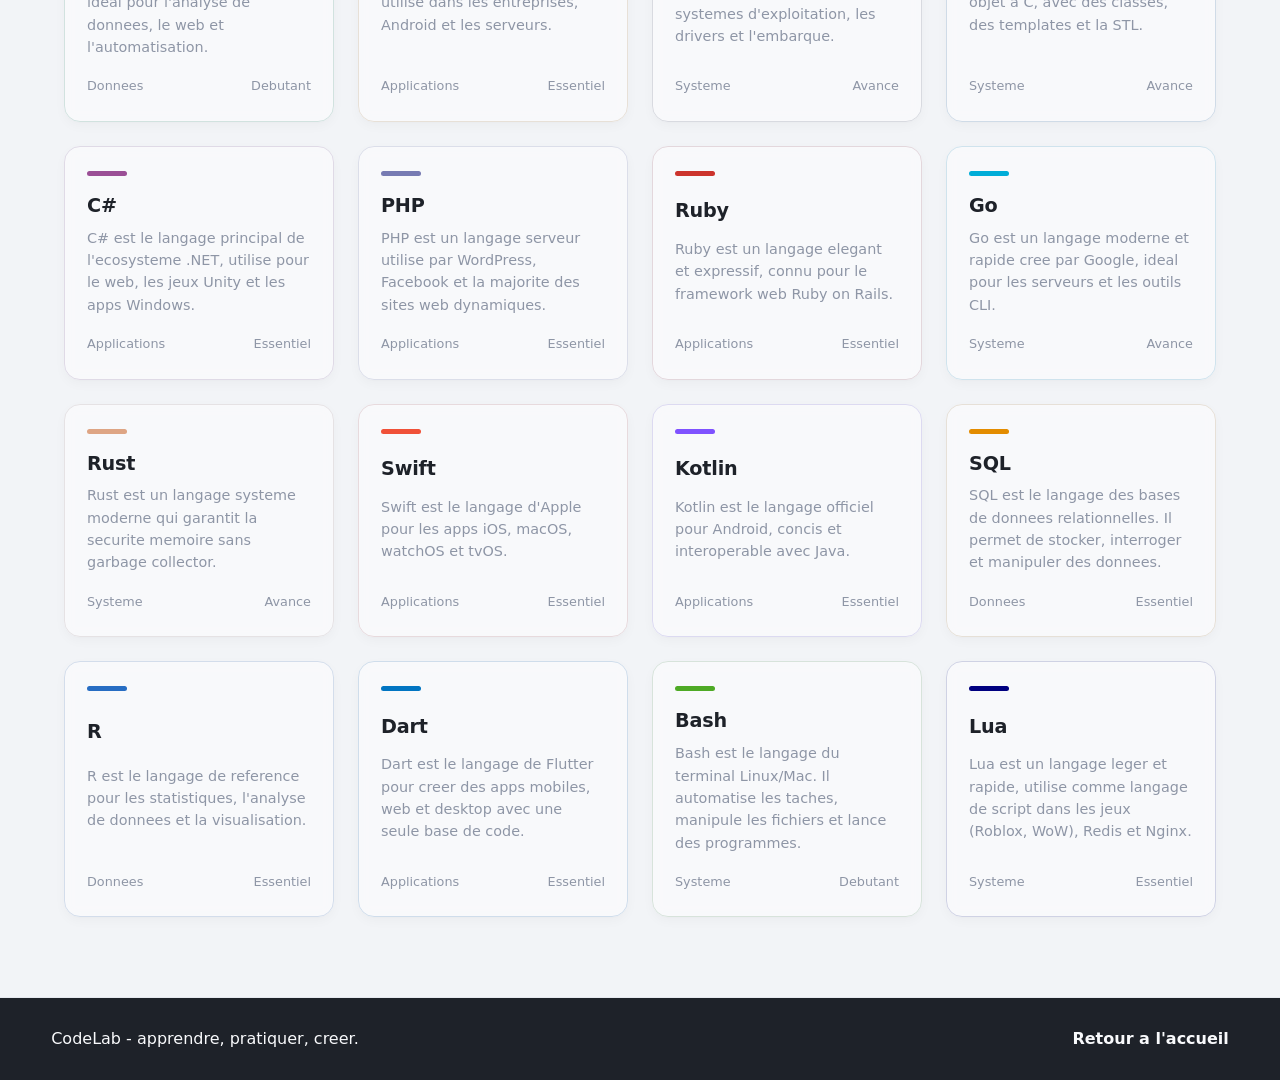
==== commit 7eb9bdd8: "Search bar premium: SVG icon, focus ring accent, clear btn, filtrage instantané nom/catégorie/intro," ====
--- a/index.html
+++ b/index.html
@@ -152,6 +152,16 @@
           <p>
             Clique sur une carte pour ouvrir une page de cours dediee au langage.
           </p>
+        </div>
+
+        <div class="search-wrapper reveal">
+          <div class="search-bar">
+            <svg class="search-icon" width="16" height="16" viewBox="0 0 24 24" fill="none" stroke="currentColor" stroke-width="2" stroke-linecap="round" stroke-linejoin="round"><circle cx="11" cy="11" r="8"/><line x1="21" y1="21" x2="16.65" y2="16.65"/></svg>
+            <input type="search" class="search-input" id="searchInput" placeholder="Rechercher un langage..." autocomplete="off" spellcheck="false" />
+            <button class="search-clear" id="searchClear" aria-label="Effacer">
+              <svg width="14" height="14" viewBox="0 0 24 24" fill="none" stroke="currentColor" stroke-width="2" stroke-linecap="round" stroke-linejoin="round"><line x1="18" y1="6" x2="6" y2="18"/><line x1="6" y1="6" x2="18" y2="18"/></svg>
+            </button>
+          </div>
         </div>
 
         <div class="toolbar reveal">
--- a/styles.css
+++ b/styles.css
@@ -1,30 +1,43 @@
 :root {
-  --ink: #101820;
-  --muted: #5b6573;
-  --line: #d9dee7;
-  --paper: #ffffff;
-  --wash: #f4f7fb;
-  --teal: #0f766e;
-  --red: #e5484d;
-  --yellow: #f5b700;
-  --green: #16a34a;
-  --shadow: 0 18px 45px rgba(16, 24, 32, 0.13);
-  --surface: #ffffff;
-  --accent: #2563eb;
-  --bg: #ffffff;
+  --ink: #1e2229;
+  --muted: #8e96a6;
+  --line: #e6e9ef;
+  --paper: #f9fafc;
+  --wash: #edf0f4;
+  --teal: #0b8f84;
+  --red: #d6453d;
+  --yellow: #c9951a;
+  --green: #2a915e;
+  --shadow-sm: 0 1px 2px rgba(0, 0, 0, 0.02);
+  --shadow: 0 2px 8px rgba(0, 0, 0, 0.03), 0 8px 24px rgba(0, 0, 0, 0.03);
+  --shadow-md: 0 2px 8px rgba(0, 0, 0, 0.03), 0 8px 24px rgba(0, 0, 0, 0.03);
+  --shadow-lg: 0 4px 16px rgba(0, 0, 0, 0.04), 0 16px 40px rgba(0, 0, 0, 0.04);
+  --surface: #fafbfc;
+  --accent: #5279f0;
+  --bg: #f2f4f7;
+  --radius-sm: 8px;
+  --radius-md: 12px;
+  --radius-lg: 16px;
+  --transition-fast: 0.2s cubic-bezier(0.34, 1.56, 0.64, 1);
+  --transition-smooth: 0.35s cubic-bezier(0.34, 1.56, 0.64, 1);
+  --font-sans: system-ui, -apple-system, BlinkMacSystemFont, "Segoe UI", sans-serif;
+  --font-mono: ui-monospace, "SF Mono", "Cascadia Code", "JetBrains Mono", monospace;
 }
 
 [data-theme="dark"] {
   --ink: #f0f0f0;
-  --muted: #aaa;
-  --line: #333;
+  --muted: #8a8a8a;
+  --line: #2a2a2a;
   --paper: #111;
-  --wash: #1a1a1a;
+  --wash: #181818;
   --teal: #2dd4bf;
   --red: #f87171;
   --yellow: #fbbf24;
   --green: #4ade80;
-  --shadow: 0 18px 45px rgba(0, 0, 0, 0.6);
+  --shadow-sm: 0 1px 2px rgba(0, 0, 0, 0.3);
+  --shadow: 0 2px 8px rgba(0, 0, 0, 0.4);
+  --shadow-md: 0 2px 8px rgba(0, 0, 0, 0.4);
+  --shadow-lg: 0 4px 16px rgba(0, 0, 0, 0.5);
   --surface: #111;
   --accent: #60a5fa;
   --bg: #000;
@@ -48,6 +61,22 @@
 * { transition: background-color 0.5s ease, color 0.5s ease, border-color 0.5s ease, box-shadow 0.5s ease; }
 
 body { background: var(--bg); }
+
+::selection {
+  background: color-mix(in srgb, var(--accent) 25%, transparent);
+  color: var(--ink);
+}
+
+/* Add subtle noise texture */
+body::before {
+  content: '';
+  position: fixed;
+  inset: 0;
+  opacity: 0.01;
+  background-image: url("data:image/svg+xml,%3Csvg viewBox='0 0 256 256' xmlns='http://www.w3.org/2000/svg'%3E%3Cfilter id='noise'%3E%3CfeTurbulence type='fractalNoise' baseFrequency='0.9' numOctaves='4' stitchTiles='stitch'/%3E%3C/filter%3E%3Crect width='100%25' height='100%25' filter='url(%23noise)'/%3E%3C/svg%3E");
+  pointer-events: none;
+  z-index: -1;
+}
 
 @keyframes fadeUp {
   from {
@@ -104,17 +133,6 @@
   }
 }
 
-@keyframes pulseGlow {
-  0%,
-  100% {
-    box-shadow: 0 0 0 0 rgba(15, 118, 110, 0.35);
-  }
-
-  50% {
-    box-shadow: 0 0 0 14px rgba(15, 118, 110, 0);
-  }
-}
-
 @keyframes float {
   0%,
   100% {
@@ -148,9 +166,12 @@
 
 body {
   margin: 0;
-  font-family: system-ui, -apple-system, BlinkMacSystemFont, "Segoe UI", sans-serif;
+  font-family: var(--font-sans);
   color: var(--ink);
-  background: var(--wash);
+  background: var(--bg);
+  line-height: 1.6;
+  -webkit-font-smoothing: antialiased;
+  -moz-osx-font-smoothing: grayscale;
 }
 
 a {
@@ -166,11 +187,29 @@
   align-items: center;
   justify-content: space-between;
   gap: 18px;
-  padding: 18px clamp(18px, 4vw, 64px);
-  background: color-mix(in srgb, var(--wash) 92%, transparent);
-  border-bottom: 1px solid var(--line);
-  backdrop-filter: blur(14px);
-  -webkit-backdrop-filter: blur(14px);
+  padding: 16px clamp(24px, 5vw, 72px);
+  background: color-mix(in srgb, var(--paper) 82%, transparent);
+  border-bottom: 1px solid color-mix(in srgb, var(--line) 50%, transparent);
+  backdrop-filter: blur(24px) saturate(1.3);
+  -webkit-backdrop-filter: blur(24px) saturate(1.3);
+  transition:
+    background 0.4s ease,
+    box-shadow 0.4s ease,
+    padding 0.4s ease;
+}
+
+.topbar.scrolled {
+  box-shadow: 0 1px 6px rgba(0,0,0,0.05);
+  padding-top: 12px;
+  padding-bottom: 12px;
+}
+
+[data-theme="dark"] .topbar {
+  background: color-mix(in srgb, var(--paper) 90%, transparent);
+  border-bottom-color: var(--line);
+}
+[data-theme="dark"] .topbar.scrolled {
+  box-shadow: 0 1px 8px rgba(0,0,0,0.3);
 }
 
 .brand,
@@ -183,19 +222,22 @@
 
 .brand {
   gap: 10px;
-  font-weight: 900;
+  font-weight: 700;
   font-size: 1.05rem;
+  letter-spacing: -0.01em;
 }
 
 .brand-mark {
   display: grid;
   place-items: center;
-  width: 38px;
-  height: 38px;
-  border-radius: 8px;
+  width: 36px;
+  height: 36px;
+  border-radius: var(--radius-sm);
   color: var(--paper);
   background: var(--ink);
-  font-family: monospace;
+  font-family: var(--font-mono);
+  font-weight: 600;
+  font-size: 0.95rem;
   position: relative;
   overflow: hidden;
 }
@@ -207,39 +249,43 @@
   left: -50%;
   width: 200%;
   height: 200%;
-  background: linear-gradient(135deg, transparent 35%, rgba(255, 255, 255, 0.12) 50%, transparent 65%);
+  background: linear-gradient(135deg, transparent 35%, rgba(255, 255, 255, 0.1) 50%, transparent 65%);
   animation: shimmer 5s ease-in-out infinite;
   pointer-events: none;
 }
 
 .nav-actions {
-  gap: 10px;
-  font-weight: 800;
+  gap: 6px;
+  font-weight: 500;
+  font-size: 0.925rem;
 }
 
 .nav-actions a {
   position: relative;
-  min-height: 40px;
-  padding: 10px 14px;
-  border-radius: 8px;
+  min-height: 36px;
+  padding: 8px 14px;
+  border-radius: var(--radius-sm);
+  color: var(--muted);
+  transition: color 0.2s ease, background 0.2s ease;
+}
+
+.nav-actions a:hover {
+  color: var(--ink);
+  background: color-mix(in srgb, var(--ink) 3%, transparent);
 }
 
 .nav-actions a::after {
-  content: "";
-  position: absolute;
-  bottom: 4px;
-  left: 14px;
-  right: 14px;
-  height: 2px;
-  background: var(--teal);
-  transform: scaleX(0);
-  transform-origin: right;
-  transition: transform 0.35s cubic-bezier(0.34, 1.56, 0.64, 1);
-}
-
-.nav-actions a:hover::after {
-  transform: scaleX(1);
-  transform-origin: left;
+  display: none;
+}
+
+.nav-actions a.is-current {
+  color: var(--ink);
+  font-weight: 600;
+}
+
+[data-theme="dark"] .nav-actions a:hover {
+  color: var(--ink);
+  background: color-mix(in srgb, var(--ink) 8%, transparent);
 }
 
 /* Theme toggle premium */
@@ -367,12 +413,12 @@
   display: grid;
   grid-template-columns: minmax(0, 0.95fr) minmax(320px, 0.8fr);
   align-items: center;
-  gap: clamp(28px, 5vw, 72px);
-  min-height: 78vh;
-  padding: 54px clamp(18px, 4vw, 64px);
+  gap: clamp(32px, 6vw, 80px);
+  min-height: 80vh;
+  padding: 72px clamp(24px, 5vw, 72px);
   background:
-    radial-gradient(circle at 8% 18%, color-mix(in srgb, var(--teal) 14%, transparent) 0%, transparent 26%),
-    linear-gradient(135deg, color-mix(in srgb, var(--accent) 4%, var(--wash)) 0%, color-mix(in srgb, var(--teal) 3%, var(--wash)) 48%, var(--bg) 100%);
+    radial-gradient(ellipse 45% 50% at 10% 20%, color-mix(in srgb, var(--accent) 5%, transparent) 0%, transparent 60%),
+    radial-gradient(ellipse 35% 40% at 75% 70%, color-mix(in srgb, var(--teal) 3%, transparent) 0%, transparent 55%);
   border-bottom: 1px solid var(--line);
 }
 
@@ -389,9 +435,10 @@
 .eyebrow {
   margin: 0 0 12px;
   color: var(--teal);
-  font-weight: 900;
+  font-weight: 600;
   text-transform: uppercase;
-  font-size: 0.78rem;
+  font-size: 0.75rem;
+  letter-spacing: 0.04em;
 }
 
 h1,
@@ -403,63 +450,100 @@
 
 h1 {
   margin: 0;
-  max-width: 640px;
-  font-size: clamp(3rem, 6.2vw, 5.8rem);
-  line-height: 0.94;
+  max-width: 620px;
+  font-size: clamp(2.8rem, 6vw, 5rem);
+  line-height: 1.05;
+  letter-spacing: -0.025em;
+  font-weight: 700;
+  color: var(--ink);
 }
 
 .hero-text {
-  max-width: 58ch;
-  margin: 26px 0 30px;
+  max-width: 54ch;
+  margin: 20px 0 28px;
   color: var(--muted);
-  font-size: clamp(1rem, 2vw, 1.2rem);
-  line-height: 1.7;
+  font-size: clamp(0.95rem, 1.6vw, 1.1rem);
+  line-height: 1.65;
 }
 
 .button {
   display: inline-flex;
   justify-content: center;
   align-items: center;
-  min-height: 48px;
-  padding: 14px 18px;
-  border-radius: 8px;
-  font-weight: 900;
-  border: 1px solid var(--ink);
+  min-height: 44px;
+  padding: 10px 24px;
+  border-radius: var(--radius-sm);
+  font-weight: 600;
+  font-size: 0.925rem;
+  border: 1px solid var(--line);
+  background: var(--paper);
+  color: var(--ink);
+  position: relative;
+  overflow: hidden;
+  cursor: pointer;
+  transition:
+    transform var(--transition-fast),
+    box-shadow var(--transition-fast),
+    background 0.25s ease,
+    border-color 0.25s ease;
+  -webkit-tap-highlight-color: transparent;
+}
+
+.button:hover {
+  transform: translateY(-1px);
+  box-shadow: var(--shadow-sm);
+  border-color: color-mix(in srgb, var(--ink) 15%, transparent);
+}
+
+.button:active {
+  transform: scale(0.97);
 }
 
 .button.primary {
-  color: var(--paper);
-  background: var(--ink);
-}
+  color: #fff;
+  background: var(--accent);
+  border-color: var(--accent);
+  box-shadow: 0 1px 2px color-mix(in srgb, var(--accent) 20%, transparent);
+}
+
+.button.primary:hover {
+  transform: translateY(-1px);
+  box-shadow: 0 4px 12px color-mix(in srgb, var(--accent) 25%, transparent);
+  border-color: var(--accent);
+}
+
+.button.primary:active {
+  transform: scale(0.97);
+}
+
 [data-theme="dark"] .button.primary {
   background: var(--accent);
   color: #fff;
+  border-color: var(--accent);
 }
 
 .button.secondary {
   background: var(--paper);
-}
-
-.button {
-  position: relative;
-  overflow: hidden;
+  border-color: var(--line);
+  color: var(--ink);
+}
+
+.button.secondary:hover {
+  border-color: color-mix(in srgb, var(--accent) 30%, transparent);
+  background: color-mix(in srgb, var(--accent) 3%, var(--paper));
 }
 
 .button::before {
   content: "";
   position: absolute;
   inset: 0;
-  background: linear-gradient(135deg, rgba(255, 255, 255, 0.2), transparent 50%);
+  background: linear-gradient(135deg, rgba(255, 255, 255, 0.12), transparent 50%);
   opacity: 0;
-  transition: opacity 0.35s ease;
+  transition: opacity 0.25s ease;
 }
 
 .button:hover::before {
   opacity: 1;
-}
-
-.button.primary {
-  animation: pulseGlow 3s ease-in-out infinite;
 }
 
 .hero-panel {
@@ -519,7 +603,7 @@
 
 .mini-card span {
   color: #b9c7d7;
-  font-weight: 800;
+  font-weight: 600;
 }
 
 pre {
@@ -533,8 +617,114 @@
   line-height: 1.65;
 }
 
+.search-wrapper {
+  max-width: 480px;
+  margin: 0 auto 28px;
+}
+
+.search-bar {
+  position: relative;
+  display: flex;
+  align-items: center;
+  gap: 10px;
+  padding: 0 14px;
+  height: 48px;
+  border: 1px solid var(--line);
+  border-radius: var(--radius-md);
+  background: var(--paper);
+  transition:
+    border-color 0.25s ease,
+    box-shadow 0.25s ease;
+}
+
+.search-bar:focus-within {
+  border-color: var(--accent);
+  box-shadow:
+    0 0 0 3px color-mix(in srgb, var(--accent) 10%, transparent),
+    var(--shadow-sm);
+}
+
+.search-icon {
+  flex-shrink: 0;
+  color: var(--muted);
+  opacity: 0.6;
+  transition: opacity 0.25s ease;
+}
+
+.search-bar:focus-within .search-icon {
+  opacity: 1;
+  color: var(--accent);
+}
+
+.search-input {
+  flex: 1;
+  border: none;
+  background: transparent;
+  font: inherit;
+  font-size: 0.925rem;
+  color: var(--ink);
+  outline: none;
+  padding: 0;
+  -webkit-appearance: none;
+  appearance: none;
+}
+
+.search-input::placeholder {
+  color: var(--muted);
+  opacity: 0.6;
+}
+
+.search-clear {
+  display: none;
+  align-items: center;
+  justify-content: center;
+  width: 24px;
+  height: 24px;
+  border: none;
+  border-radius: 50%;
+  background: color-mix(in srgb, var(--ink) 8%, transparent);
+  color: var(--muted);
+  cursor: pointer;
+  flex-shrink: 0;
+  padding: 0;
+  line-height: 1;
+  transition:
+    opacity 0.2s ease,
+    background 0.2s ease;
+}
+
+.search-clear:hover {
+  background: color-mix(in srgb, var(--ink) 14%, transparent);
+  color: var(--ink);
+}
+
+.search-clear.is-visible {
+  display: flex;
+}
+
+[data-theme="dark"] .search-clear {
+  background: color-mix(in srgb, var(--ink) 12%, transparent);
+}
+[data-theme="dark"] .search-clear:hover {
+  background: color-mix(in srgb, var(--ink) 20%, transparent);
+}
+
+.search-empty {
+  grid-column: 1 / -1;
+  text-align: center;
+  padding: 48px 20px;
+  color: var(--muted);
+  font-size: 0.95rem;
+  margin: 0;
+}
+
+.search-empty strong {
+  color: var(--ink);
+  font-weight: 600;
+}
+
 .explorer {
-  padding: 72px clamp(18px, 4vw, 64px);
+  padding: 80px clamp(24px, 5vw, 72px);
   background: var(--bg);
   border-bottom: 1px solid var(--line);
 }
@@ -548,14 +738,16 @@
 .section-heading h2 {
   margin: 0;
   font-size: clamp(2rem, 4vw, 3.9rem);
-  line-height: 1;
+  line-height: 1.1;
+  letter-spacing: -0.02em;
 }
 
 .section-heading p:last-child {
   max-width: 66ch;
-  margin: 16px auto 0;
+  margin: 12px auto 0;
   color: var(--muted);
-  line-height: 1.7;
+  line-height: 1.65;
+  font-size: 0.95rem;
 }
 
 .toolbar {
@@ -566,19 +758,30 @@
 }
 
 .filter {
-  min-height: 42px;
-  padding: 10px 14px;
+  min-height: 40px;
+  padding: 8px 16px;
   border: 1px solid var(--line);
-  border-radius: 8px;
-  background: var(--paper);
+  border-radius: var(--radius-sm);
+  background: transparent;
   cursor: pointer;
   font: inherit;
-  font-weight: 900;
-}
-
-.filter.is-active,
+  font-size: 0.875rem;
+  font-weight: 500;
+  color: var(--muted);
+  transition:
+    background var(--transition-fast),
+    color var(--transition-fast),
+    border-color var(--transition-fast);
+}
+
 .filter:hover {
-  color: var(--paper);
+  background: color-mix(in srgb, var(--ink) 3%, transparent);
+  color: var(--ink);
+  border-color: color-mix(in srgb, var(--ink) 10%, transparent);
+}
+
+.filter.is-active {
+  color: #fff;
   background: var(--ink);
   border-color: var(--ink);
 }
@@ -592,7 +795,7 @@
 .language-grid {
   display: grid;
   grid-template-columns: repeat(4, 1fr);
-  gap: 20px;
+  gap: 24px;
   max-width: 1180px;
   margin: 0 auto;
 }
@@ -600,29 +803,29 @@
 .language-card {
   display: grid;
   min-height: 188px;
-  padding: 18px;
+  padding: 24px 22px;
   border: 1px solid var(--line);
-  border-radius: 8px;
+  border-radius: var(--radius-lg);
   background: var(--paper);
-  box-shadow: var(--shadow);
+  box-shadow: var(--shadow-sm);
   animation: fadeUp 520ms ease both;
   animation-delay: var(--delay, 0ms);
   transition:
-    transform 0.4s cubic-bezier(0.34, 1.56, 0.64, 1),
-    border-color 0.3s ease,
-    box-shadow 0.4s ease;
+    transform 0.35s cubic-bezier(0.34, 1.56, 0.64, 1),
+    border-color 0.25s ease,
+    box-shadow 0.35s ease;
 }
 
 .language-card:hover {
-  transform: translateY(-8px) scale(1.02);
-  border-color: var(--accent);
-  box-shadow: 0 24px 52px color-mix(in srgb, var(--ink) 14%, transparent);
+  transform: translateY(-3px);
+  border-color: color-mix(in srgb, var(--accent) 30%, transparent);
+  box-shadow: var(--shadow-md);
 }
 
 .language-card::before {
   content: "";
-  width: 46px;
-  height: 6px;
+  width: 40px;
+  height: 5px;
   border-radius: 999px;
   background: var(--accent);
   transform-origin: left;
@@ -632,13 +835,17 @@
 
 .language-card h3 {
   margin: 18px 0 8px;
-  font-size: 1.35rem;
+  font-size: 1.2rem;
+  font-weight: 600;
+  letter-spacing: -0.01em;
+  line-height: 1.3;
 }
 
 .language-card p {
   margin: 0;
   color: var(--muted);
   line-height: 1.55;
+  font-size: 0.9rem;
 }
 
 .language-meta {
@@ -647,16 +854,18 @@
   justify-content: space-between;
   gap: 10px;
   margin-top: 18px;
-  font-size: 0.82rem;
-  font-weight: 900;
+  font-size: 0.8rem;
+  font-weight: 500;
+  color: var(--muted);
 }
 
 .lesson-page {
-  padding: 54px clamp(18px, 4vw, 64px) 72px;
-  background: linear-gradient(180deg, color-mix(in srgb, var(--accent) 6%, var(--bg)) 0%, var(--bg) 42%);
+  padding: 64px clamp(24px, 5vw, 72px);
+  background: linear-gradient(180deg, color-mix(in srgb, var(--accent) 4%, var(--bg)) 0%, var(--bg) 40%);
 }
 
 .lesson-inner {
+  max-width: 1180px;
   margin: 0 auto;
 }
 
@@ -665,8 +874,9 @@
   align-items: center;
   gap: 6px;
   margin-bottom: 24px;
-  color: var(--teal);
-  font-weight: 900;
+  color: var(--accent);
+  font-size: 0.925rem;
+  font-weight: 500;
   transition: gap 0.3s ease;
 }
 
@@ -741,7 +951,7 @@
 
 .stat span {
   color: var(--muted);
-  font-weight: 800;
+  font-weight: 600;
 }
 
 .lesson-content {
@@ -1021,35 +1231,36 @@
   align-items: center;
   justify-content: center;
   gap: 8px;
-  min-height: 50px;
-  padding: 14px 32px;
+  min-height: 44px;
+  padding: 10px 24px;
   border: none;
-  border-radius: 10px;
-  background: var(--accent, var(--teal));
+  border-radius: var(--radius-sm);
+  background: var(--accent);
   color: #fff;
   font: inherit;
-  font-weight: 900;
-  font-size: 1rem;
+  font-weight: 600;
+  font-size: 0.925rem;
   cursor: pointer;
   position: relative;
   overflow: hidden;
   transition:
-    transform 0.3s cubic-bezier(0.34, 1.56, 0.64, 1),
-    box-shadow 0.3s ease;
+    transform var(--transition-fast),
+    box-shadow var(--transition-fast);
+  -webkit-tap-highlight-color: transparent;
 }
 
 .correction-btn::before {
   content: "";
   position: absolute;
   inset: 0;
-  background: linear-gradient(135deg, rgba(255, 255, 255, 0.25), transparent 60%);
+  background: linear-gradient(135deg, rgba(255, 255, 255, 0.15), transparent 60%);
   opacity: 0;
-  transition: opacity 0.3s ease;
+  transition: opacity 0.25s ease;
 }
 
 .correction-btn:hover {
-  transform: translateY(-3px) scale(1.02);
-  box-shadow: 0 10px 30px rgba(0, 0, 0, 0.18);
+  transform: translateY(-1px);
+  box-shadow: 0 4px 12px color-mix(in srgb, var(--accent) 25%, transparent);
 }
 
 .correction-btn:hover::before {
@@ -1057,7 +1268,7 @@
 }
 
 .correction-btn:active {
-  transform: translateY(0) scale(0.98);
+  transform: scale(0.97);
 }
 
 .correction-content {
@@ -1083,7 +1294,7 @@
 }
 
 .footer a {
-  font-weight: 900;
+  font-weight: 600;
 }
 
 .user-area {
@@ -1245,30 +1456,31 @@
 .auth-modal {
   position: relative;
   width: 100%;
-  max-width: 420px;
-  padding: 32px 28px 28px;
-  border-radius: 12px;
+  max-width: 400px;
+  padding: 36px 28px 28px;
+  border-radius: var(--radius-lg);
   background: var(--paper);
-  box-shadow: 0 24px 60px rgba(0, 0, 0, 0.2);
+  box-shadow: var(--shadow-lg);
   animation: pageEnter 300ms ease both;
 }
 
 .auth-close {
   position: absolute;
   top: 12px;
-  right: 16px;
-  width: 36px;
-  height: 36px;
+  right: 14px;
+  width: 32px;
+  height: 32px;
   border: none;
-  border-radius: 8px;
+  border-radius: var(--radius-sm);
   background: transparent;
-  font-size: 1.6rem;
+  font-size: 1.4rem;
   line-height: 1;
   cursor: pointer;
   color: var(--muted);
   display: grid;
   place-items: center;
-  transition: background 0.2s;
+  transition: background var(--transition-fast);
+  -webkit-tap-highlight-color: transparent;
 }
 
 .auth-close:hover {
@@ -1277,30 +1489,31 @@
 
 .auth-form {
   display: grid;
-  gap: 14px;
+  gap: 16px;
 }
 
 .auth-form h3 {
   margin: 0 0 4px;
   font-size: 1.2rem;
+  font-weight: 700;
 }
 
 .auth-input {
   width: 100%;
   padding: 12px 14px;
   border: 1px solid var(--line);
-  border-radius: 8px;
+  border-radius: var(--radius-sm);
   font: inherit;
   font-size: 1rem;
   background: var(--paper);
-  transition: border-color 0.2s;
+  transition: border-color 0.2s, box-shadow 0.2s;
   box-sizing: border-box;
 }
 
 .auth-input:focus {
   outline: none;
-  border-color: var(--teal);
-  box-shadow: 0 0 0 3px color-mix(in srgb, var(--teal) 12%, transparent);
+  border-color: var(--accent);
+  box-shadow: 0 0 0 3px color-mix(in srgb, var(--accent) 12%, transparent);
 }
 
 .auth-submit {
@@ -1310,7 +1523,7 @@
 .auth-error {
   margin: 0;
   padding: 10px 14px;
-  border-radius: 8px;
+  border-radius: var(--radius-sm);
   background: color-mix(in srgb, var(--red) 10%, var(--paper));
   color: var(--red);
   font-weight: 800;
@@ -1346,38 +1559,46 @@
   display: none;
   flex-direction: column;
   justify-content: center;
+  align-items: center;
   gap: 5px;
   width: 44px;
   height: 44px;
-  padding: 10px;
+  padding: 12px;
   border: none;
-  border-radius: 8px;
+  border-radius: 10px;
   background: transparent;
   cursor: pointer;
   z-index: 20;
+  -webkit-tap-highlight-color: transparent;
+  transition: background 0.2s ease;
+}
+
+.hamburger:active {
+  background: color-mix(in srgb, var(--ink) 4%, transparent);
 }
 
 .hamburger span {
   display: block;
   width: 100%;
-  height: 2.5px;
+  height: 2px;
   border-radius: 2px;
   background: var(--ink);
-  transition: transform 0.3s cubic-bezier(0.34, 1.56, 0.64, 1),
+  transition: transform 0.35s cubic-bezier(0.34, 1.56, 0.64, 1),
     opacity 0.25s ease;
   transform-origin: center;
 }
 
 .hamburger.is-active span:nth-child(1) {
-  transform: translateY(7.5px) rotate(45deg);
+  transform: translateY(7px) rotate(45deg);
 }
 
 .hamburger.is-active span:nth-child(2) {
   opacity: 0;
+  transform: scaleX(0);
 }
 
 .hamburger.is-active span:nth-child(3) {
-  transform: translateY(-7.5px) rotate(-45deg);
+  transform: translateY(-7px) rotate(-45deg);
 }
 
 .mobile-overlay {
@@ -1385,10 +1606,11 @@
   position: fixed;
   inset: 0;
   z-index: 15;
-  background: rgba(0, 0, 0, 0.35);
-  backdrop-filter: blur(4px);
+  background: rgba(0, 0, 0, 0.3);
+  backdrop-filter: blur(6px);
+  -webkit-backdrop-filter: blur(6px);
   opacity: 0;
-  transition: opacity 0.3s ease;
+  transition: opacity 0.35s ease;
 }
 
 .mobile-overlay.is-open {
@@ -1398,17 +1620,20 @@
 .mobile-menu {
   display: flex;
   flex-direction: column;
-  gap: 4px;
+  gap: 6px;
   position: fixed;
   top: 0;
   right: 0;
   width: min(72vw, 300px);
   height: 100%;
-  padding: 80px 24px 24px;
-  background: var(--paper);
-  box-shadow: -8px 0 30px rgba(0, 0, 0, 0.1);
+  padding: 88px 20px 24px;
+  background: color-mix(in srgb, var(--paper) 96%, transparent);
+  border-left: 1px solid color-mix(in srgb, var(--line) 60%, transparent);
+  backdrop-filter: blur(24px);
+  -webkit-backdrop-filter: blur(24px);
+  box-shadow: -8px 0 40px rgba(0, 0, 0, 0.08);
   transform: translateX(100%);
-  transition: transform 0.35s cubic-bezier(0.34, 1.56, 0.64, 1);
+  transition: transform 0.4s cubic-bezier(0.34, 1.56, 0.64, 1);
 }
 
 .is-open .mobile-menu {
@@ -1418,14 +1643,19 @@
 .mobile-link {
   display: block;
   padding: 14px 16px;
-  border-radius: 8px;
-  font-weight: 800;
-  font-size: 1.1rem;
+  border-radius: 12px;
+  font-weight: 600;
+  font-size: 1.05rem;
   transition: background 0.2s ease;
+  -webkit-tap-highlight-color: transparent;
 }
 
 .mobile-link:hover {
   background: var(--wash);
+}
+
+.mobile-link:active {
+  background: color-mix(in srgb, var(--ink) 6%, transparent);
 }
 
 @media (max-width: 768px) {
@@ -1450,15 +1680,24 @@
     grid-template-columns: 1fr;
     gap: 32px;
     min-height: auto;
-    padding: 40px 18px;
+    padding: 48px 24px;
+    text-align: center;
   }
 
   .hero-copy {
     margin-left: 0;
+    display: flex;
+    flex-direction: column;
+    align-items: center;
   }
 
   h1 {
-    font-size: clamp(2.4rem, 10vw, 3.6rem);
+    font-size: clamp(2.6rem, 10vw, 3.6rem);
+    max-width: 100%;
+  }
+
+  .hero-text {
+    max-width: 48ch;
   }
 
   .hero-panel {
@@ -1471,12 +1710,13 @@
 
   .language-grid {
     grid-template-columns: repeat(2, 1fr);
-    gap: 14px;
+    gap: 16px;
   }
 
   .language-card {
-    min-height: 160px;
-    padding: 14px;
+    min-height: 170px;
+    padding: 20px 18px;
+    border-radius: 16px;
   }
 
   .language-card h3 {
@@ -1484,14 +1724,19 @@
     margin: 14px 0 6px;
   }
 
+  .language-meta {
+    margin-top: 14px;
+    font-size: 0.8rem;
+  }
+
   .lesson-hero {
     grid-template-columns: 1fr;
-    gap: 16px;
+    gap: 20px;
   }
 
   .lesson-content {
     grid-template-columns: 1fr;
-    gap: 14px;
+    gap: 16px;
   }
 
   .example-grid {
@@ -1503,16 +1748,24 @@
   }
 
   .section-heading h2 {
-    font-size: clamp(1.6rem, 6vw, 2.4rem);
+    font-size: clamp(1.8rem, 6vw, 2.4rem);
+  }
+
+  .section-heading p:last-child {
+    font-size: 0.95rem;
   }
 
   .topbar {
-    padding: 14px 18px;
+    padding: 14px 20px;
   }
 
   .explorer,
   .lesson-page {
-    padding: 48px 14px;
+    padding: 52px 20px;
+  }
+
+  .search-wrapper {
+    margin-bottom: 24px;
   }
 }
 
@@ -1550,30 +1803,31 @@
 
 .quiz-counter {
   font-size: 0.85rem;
-  font-weight: 700;
+  font-weight: 600;
   color: var(--muted);
   white-space: nowrap;
+  font-variant-numeric: tabular-nums;
 }
 
 .quiz-question {
   display: none;
-  animation: quizSlideIn 0.4s cubic-bezier(0.34, 1.56, 0.64, 1) both;
+  animation: quizSlideIn 0.35s cubic-bezier(0.34, 1.56, 0.64, 1) both;
 }
 .quiz-question.active {
   display: block;
 }
 
 @keyframes quizSlideIn {
-  from { opacity: 0; transform: translateX(40px); }
+  from { opacity: 0; transform: translateX(24px); }
   to { opacity: 1; transform: translateX(0); }
 }
 
 .quiz-question-text {
-  font-size: 1.2rem;
-  font-weight: 800;
+  font-size: 1.15rem;
+  font-weight: 700;
   color: var(--ink);
   margin: 0 0 20px;
-  line-height: 1.4;
+  line-height: 1.45;
 }
 
 .quiz-options {
@@ -1589,18 +1843,21 @@
   padding: 16px 18px;
   background: var(--wash);
   border: 2px solid var(--line);
-  border-radius: 14px;
+  border-radius: var(--radius-md);
   cursor: pointer;
-  transition: all 0.25s cubic-bezier(0.34, 1.56, 0.64, 1);
+  transition: all var(--transition-fast);
   position: relative;
-  overflow: hidden;
+  -webkit-tap-highlight-color: transparent;
 }
 
 .quiz-option:hover {
   border-color: var(--accent);
-  background: color-mix(in srgb, var(--accent) 6%, var(--wash));
-  transform: translateX(6px);
-  box-shadow: 0 4px 16px rgba(0,0,0,0.08);
+  background: color-mix(in srgb, var(--accent) 5%, var(--wash));
+  transform: translateX(4px);
+}
+
+.quiz-option:active {
+  transform: scale(0.98);
 }
 
 .quiz-option input[type=radio] {
@@ -1608,42 +1865,42 @@
 }
 
 .option-badge {
-  width: 32px;
-  height: 32px;
+  width: 30px;
+  height: 30px;
   border-radius: 50%;
   background: var(--paper);
   border: 2px solid var(--line);
   display: flex;
   align-items: center;
   justify-content: center;
-  font-size: 0.85rem;
-  font-weight: 800;
+  font-size: 0.8rem;
+  font-weight: 700;
   color: var(--muted);
   flex-shrink: 0;
-  transition: all 0.25s ease;
+  transition: all var(--transition-fast);
 }
 
 .option-text {
   flex: 1;
   font-size: 0.95rem;
-  font-weight: 600;
+  font-weight: 500;
   color: var(--ink);
-  transition: color 0.25s ease;
+  transition: color 0.2s ease;
 }
 
 .option-check {
-  width: 24px;
-  height: 24px;
+  width: 22px;
+  height: 22px;
   border-radius: 50%;
   border: 2px solid var(--line);
   flex-shrink: 0;
-  transition: all 0.3s cubic-bezier(0.34, 1.56, 0.64, 1);
+  transition: all var(--transition-smooth);
 }
 
 /* Selected + correct */
 .quiz-option.selected {
   border-color: var(--accent);
-  background: color-mix(in srgb, var(--accent) 10%, var(--wash));
+  background: color-mix(in srgb, var(--accent) 8%, var(--wash));
 }
 .quiz-option.selected .option-badge {
   background: var(--accent);
@@ -1656,7 +1913,7 @@
 
 .quiz-option.correct {
   border-color: var(--green);
-  background: color-mix(in srgb, var(--green) 12%, var(--wash));
+  background: color-mix(in srgb, var(--green) 10%, var(--wash));
 }
 .quiz-option.correct .option-badge {
   background: var(--green);
@@ -1747,19 +2004,21 @@
 }
 
 .quiz-nav-btn {
-  display: flex;
+  display: inline-flex;
   align-items: center;
+  justify-content: center;
   gap: 6px;
   padding: 10px 20px;
   border: none;
-  border-radius: 10px;
-  font-size: 0.9rem;
-  font-weight: 700;
+  border-radius: var(--radius-sm);
+  font-size: 0.875rem;
+  font-weight: 600;
   cursor: pointer;
   background: var(--wash);
   color: var(--ink);
   border: 1px solid var(--line);
-  transition: all 0.2s ease;
+  transition: all var(--transition-fast);
+  -webkit-tap-highlight-color: transparent;
 }
 .quiz-nav-btn:hover:not(:disabled) {
   background: var(--accent);
@@ -1767,7 +2026,7 @@
   border-color: var(--accent);
 }
 .quiz-nav-btn:disabled {
-  opacity: 0.4;
+  opacity: 0.35;
   cursor: default;
 }
 .quiz-nav-btn.retry {
@@ -1823,56 +2082,58 @@
 }
 
 .result-score-num {
-  font-size: 4rem;
-  font-weight: 900;
+  font-size: 3.6rem;
+  font-weight: 700;
   background: linear-gradient(135deg, var(--teal), var(--green));
   -webkit-background-clip: text;
   background-clip: text;
   -webkit-text-fill-color: transparent;
   line-height: 1;
+  font-variant-numeric: tabular-nums;
 }
 
 .result-score-sep {
-  font-size: 2rem;
-  font-weight: 700;
+  font-size: 1.6rem;
+  font-weight: 500;
   color: var(--muted);
 }
 
 .result-score-total {
-  font-size: 2rem;
-  font-weight: 700;
+  font-size: 1.6rem;
+  font-weight: 500;
   color: var(--muted);
 }
 
 .result-message {
-  font-size: 1.15rem;
-  font-weight: 700;
+  font-size: 1.1rem;
+  font-weight: 600;
   color: var(--ink);
   margin: 0;
 }
 
 .result-actions {
   display: flex;
-  gap: 12px;
+  gap: 10px;
   margin-top: 8px;
 }
 
 .result-btn {
-  padding: 12px 24px;
+  padding: 10px 22px;
   border: none;
-  border-radius: 10px;
-  font-size: 0.95rem;
-  font-weight: 700;
+  border-radius: var(--radius-sm);
+  font-size: 0.9rem;
+  font-weight: 600;
   cursor: pointer;
-  transition: all 0.2s ease;
+  transition: all var(--transition-fast);
+  -webkit-tap-highlight-color: transparent;
 }
 .result-btn.retry {
   background: var(--accent);
   color: #fff;
 }
 .result-btn.retry:hover {
-  transform: translateY(-2px);
-  box-shadow: 0 6px 20px rgba(37,99,235,0.3);
+  transform: translateY(-1px);
+  box-shadow: 0 4px 12px color-mix(in srgb, var(--accent) 30%, transparent);
 }
 .result-btn.review {
   background: var(--wash);
@@ -1880,13 +2141,13 @@
   border: 1px solid var(--line);
 }
 .result-btn.review:hover {
-  background: var(--line);
+  background: color-mix(in srgb, var(--ink) 3%, var(--wash));
 }
 
 @media (max-width: 480px) {
   .language-grid {
     grid-template-columns: 1fr;
-    gap: 12px;
+    gap: 14px;
   }
 
   .panel-grid {
@@ -1903,16 +2164,28 @@
   }
 
   .topbar {
-    padding: 10px 14px;
+    padding: 10px 16px;
+  }
+
+  .hero {
+    padding: 40px 18px;
+    gap: 24px;
   }
 
   h1 {
-    font-size: clamp(2rem, 12vw, 2.8rem);
+    font-size: clamp(2.2rem, 12vw, 2.8rem);
   }
 
   .hero-text {
     font-size: 0.95rem;
-    margin: 18px 0 22px;
+    margin: 16px 0 20px;
+  }
+
+  .button {
+    min-height: 44px;
+    padding: 10px 22px;
+    font-size: 0.9rem;
+    border-radius: 10px;
   }
 
   .lesson-title {
@@ -1925,6 +2198,19 @@
 
   .stat strong {
     font-size: 1.2rem;
+  }
+
+  .quiz-question-text {
+    font-size: 1.05rem;
+  }
+
+  .quiz-option {
+    padding: 14px 16px;
+    border-radius: 12px;
+  }
+
+  .option-text {
+    font-size: 0.9rem;
   }
 
   .toolbar {
@@ -1934,6 +2220,7 @@
     flex-wrap: nowrap;
     -webkit-overflow-scrolling: touch;
     scrollbar-width: none;
+    padding-bottom: 4px;
   }
 
   .toolbar::-webkit-scrollbar {
@@ -1942,9 +2229,10 @@
 
   .filter {
     flex: 0 0 auto;
-    padding: 10px 12px;
-    font-size: 0.82rem;
+    padding: 10px 14px;
+    font-size: 0.85rem;
     white-space: nowrap;
+    min-height: 38px;
   }
 
   .pill-list li {
@@ -1954,26 +2242,67 @@
 
   .explorer,
   .lesson-page {
-    padding: 36px 10px;
+    padding: 36px 16px;
   }
 
   .language-card {
-    padding: 12px;
+    padding: 18px 16px;
+    min-height: 150px;
+    border-radius: 14px;
+  }
+
+  .language-card h3 {
+    font-size: 1.1rem;
+  }
+
+  .language-card p {
+    font-size: 0.88rem;
   }
 
   .run-card {
     flex-direction: column;
     align-items: flex-start;
   }
+
+  .mobile-menu {
+    width: min(80vw, 300px);
+    padding: 76px 20px 20px;
+  }
+
+  .mobile-link {
+    padding: 14px 14px;
+    font-size: 1rem;
+  }
+
+  .cookie-bar {
+    padding: 12px 16px;
+  }
+
+  .search-wrapper {
+    margin-bottom: 20px;
+  }
+
+  .search-bar {
+    height: 44px;
+    padding: 0 12px;
+  }
+
+  .search-input {
+    font-size: 0.9rem;
+  }
 }
 
 @media (max-width: 380px) {
   .hero {
-    padding: 28px 14px;
+    padding: 32px 16px;
   }
 
   h1 {
-    font-size: 1.8rem;
+    font-size: 1.9rem;
+  }
+
+  .hero-text {
+    font-size: 0.9rem;
   }
 
   .eyebrow {
@@ -1981,8 +2310,8 @@
   }
 
   .filter {
-    font-size: 0.75rem;
-    padding: 8px 10px;
+    font-size: 0.78rem;
+    padding: 8px 12px;
   }
 
   .brand {
@@ -1994,18 +2323,24 @@
     height: 32px;
     font-size: 0.85rem;
   }
+
+  .explorer,
+  .lesson-page {
+    padding: 28px 14px;
+  }
 }
 
 @media (hover: none) and (pointer: coarse) {
   .language-card:hover {
     transform: none;
     border-color: var(--line);
-    box-shadow: 0 10px 28px rgba(15, 23, 42, 0.06);
+    box-shadow: var(--shadow);
   }
 
   .language-card:active {
-    transform: translateY(-4px) scale(1.01);
-    border-color: var(--accent);
+    transform: scale(0.97);
+    border-color: color-mix(in srgb, var(--accent) 40%, var(--line));
+    box-shadow: 0 4px 12px color-mix(in srgb, var(--ink) 4%, transparent);
   }
 
   .button:hover::before {
@@ -2014,6 +2349,40 @@
 
   .button:active::before {
     opacity: 1;
+  }
+
+  .button:hover {
+    transform: none;
+    box-shadow: none;
+  }
+
+  .button:active {
+    transform: scale(0.97);
+  }
+
+  .filter:hover {
+    background: transparent;
+    color: var(--muted);
+    border-color: var(--line);
+  }
+
+  .filter:active {
+    background: color-mix(in srgb, var(--ink) 4%, transparent);
+  }
+
+  .filter.is-active:active {
+    background: var(--ink);
+  }
+
+  .quiz-option:hover {
+    border-color: var(--line);
+    background: var(--wash);
+    transform: none;
+    box-shadow: none;
+  }
+
+  .quiz-option:active {
+    transform: scale(0.98);
   }
 
   .nav-actions a:hover::after {
@@ -2084,11 +2453,16 @@
   width: 140%;
   height: 140%;
   background:
-    radial-gradient(ellipse at 20% 50%, color-mix(in srgb, var(--accent) 12%, transparent) 0%, transparent 50%),
-    radial-gradient(ellipse at 80% 20%, color-mix(in srgb, var(--teal) 10%, transparent) 0%, transparent 50%);
-  animation: heroLightDrift 12s ease-in-out infinite;
+    radial-gradient(ellipse at 20% 50%, color-mix(in srgb, var(--accent) 15%, transparent) 0%, transparent 50%),
+    radial-gradient(ellipse at 80% 20%, color-mix(in srgb, var(--teal) 12%, transparent) 0%, transparent 50%),
+    radial-gradient(ellipse at 50% 80%, color-mix(in srgb, var(--accent) 6%, transparent) 0%, transparent 40%);
+  animation: heroLightDrift 15s ease-in-out infinite;
   pointer-events: none;
   z-index: 0;
+}
+
+[data-theme="dark"] .hero::before {
+  opacity: 0.4;
 }
 
 @keyframes heroLightDrift {
@@ -2105,6 +2479,15 @@
 .hero-parallax {
   transition: transform 0.15s ease-out;
   will-change: transform;
+}
+
+.hero:hover .hero-copy {
+  transform: translate(calc(var(--mouse-x, 0) * -8px), calc(var(--mouse-y, 0) * -4px));
+  transition: transform 0.15s ease-out;
+}
+.hero:hover .hero-panel {
+  transform: translate(calc(var(--mouse-x, 0) * 6px), calc(var(--mouse-y, 0) * 3px));
+  transition: transform 0.15s ease-out;
 }
 
 /* ═══════════════════════════════════════════════════════════════
@@ -2120,6 +2503,20 @@
     border-color 0.4s ease,
     box-shadow 0.5s ease;
   position: relative;
+  background: color-mix(in srgb, var(--paper) 85%, transparent);
+  backdrop-filter: blur(6px);
+  -webkit-backdrop-filter: blur(6px);
+  border: 1px solid color-mix(in srgb, var(--accent) 10%, var(--line));
+  box-shadow:
+    0 1px 3px rgba(0,0,0,0.02),
+    0 4px 12px rgba(0,0,0,0.03);
+}
+
+[data-theme="dark"] .language-card {
+  background: var(--paper);
+  backdrop-filter: none;
+  border: 1px solid var(--line);
+  box-shadow: var(--shadow);
 }
 
 .language-card::after {
@@ -2208,14 +2605,6 @@
 /* ═══════════════════════════════════════════════════════════════
    Navigation — Active indicator
    ═══════════════════════════════════════════════════════════════ */
-
-.nav-actions a.is-current {
-  color: var(--teal);
-}
-.nav-actions a.is-current::after {
-  transform: scaleX(1);
-  transform-origin: left;
-}
 
 /* ═══════════════════════════════════════════════════════════════
    Modal — Premium animations
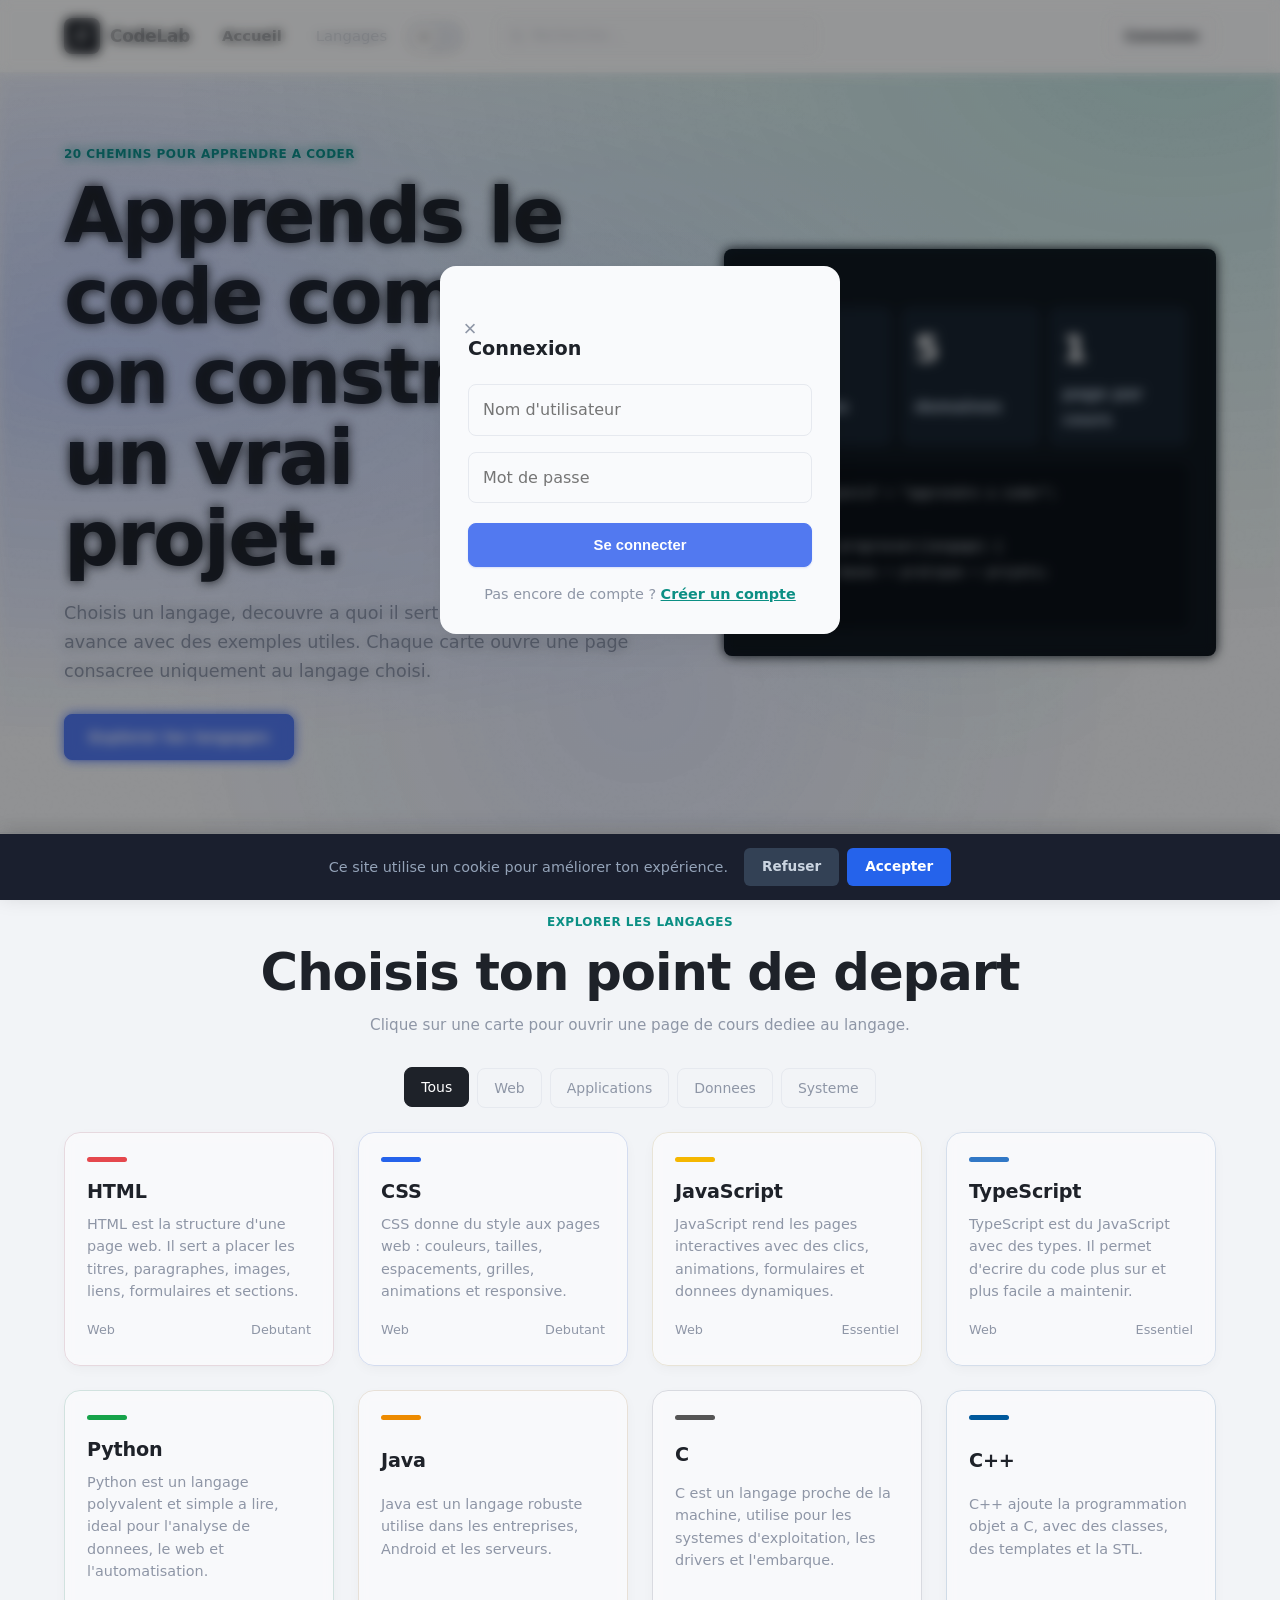
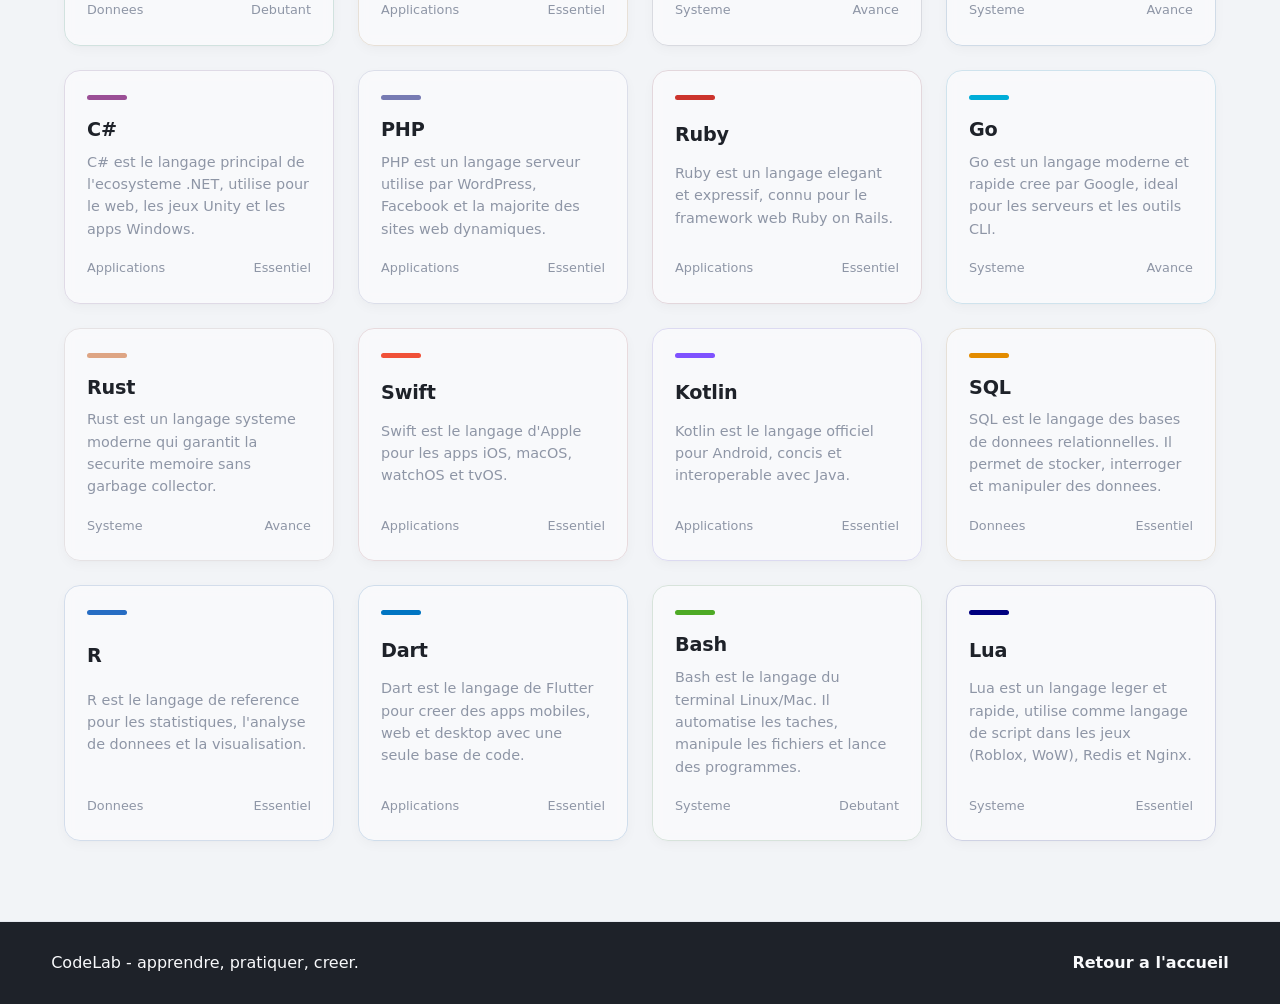
==== commit 80a0be0f: "Search bar déplacée dans la navbar (centrée entre nav-actions et user-area)" ====
--- a/index.html
+++ b/index.html
@@ -66,6 +66,16 @@
       </div>
     </div>
 
+    <div class="search-wrapper" id="searchWrapper">
+      <div class="search-bar">
+        <svg class="search-icon" width="14" height="14" viewBox="0 0 24 24" fill="none" stroke="currentColor" stroke-width="2.5" stroke-linecap="round" stroke-linejoin="round"><circle cx="11" cy="11" r="8"/><line x1="21" y1="21" x2="16.65" y2="16.65"/></svg>
+        <input type="search" class="search-input" id="searchInput" placeholder="Rechercher..." autocomplete="off" spellcheck="false" />
+        <button class="search-clear" id="searchClear" aria-label="Effacer">
+          <svg width="12" height="12" viewBox="0 0 24 24" fill="none" stroke="currentColor" stroke-width="2.5" stroke-linecap="round" stroke-linejoin="round"><line x1="18" y1="6" x2="6" y2="18"/><line x1="6" y1="6" x2="18" y2="18"/></svg>
+        </button>
+      </div>
+    </div>
+
     <div class="user-area">
       <button class="button secondary btn-auth" id="btnAuth">Connexion</button>
       <div class="user-menu is-hidden" id="userMenu">
@@ -152,16 +162,6 @@
           <p>
             Clique sur une carte pour ouvrir une page de cours dediee au langage.
           </p>
-        </div>
-
-        <div class="search-wrapper reveal">
-          <div class="search-bar">
-            <svg class="search-icon" width="16" height="16" viewBox="0 0 24 24" fill="none" stroke="currentColor" stroke-width="2" stroke-linecap="round" stroke-linejoin="round"><circle cx="11" cy="11" r="8"/><line x1="21" y1="21" x2="16.65" y2="16.65"/></svg>
-            <input type="search" class="search-input" id="searchInput" placeholder="Rechercher un langage..." autocomplete="off" spellcheck="false" />
-            <button class="search-clear" id="searchClear" aria-label="Effacer">
-              <svg width="14" height="14" viewBox="0 0 24 24" fill="none" stroke="currentColor" stroke-width="2" stroke-linecap="round" stroke-linejoin="round"><line x1="18" y1="6" x2="6" y2="18"/><line x1="6" y1="6" x2="18" y2="18"/></svg>
-            </button>
-          </div>
         </div>
 
         <div class="toolbar reveal">
--- a/styles.css
+++ b/styles.css
@@ -618,36 +618,40 @@
 }
 
 .search-wrapper {
-  max-width: 480px;
-  margin: 0 auto 28px;
+  flex: 1;
+  display: flex;
+  justify-content: center;
+  max-width: 320px;
+  margin: 0 16px;
 }
 
 .search-bar {
   position: relative;
   display: flex;
   align-items: center;
-  gap: 10px;
-  padding: 0 14px;
-  height: 48px;
+  gap: 8px;
+  width: 100%;
+  padding: 0 12px;
+  height: 38px;
   border: 1px solid var(--line);
-  border-radius: var(--radius-md);
-  background: var(--paper);
+  border-radius: var(--radius-sm);
+  background: color-mix(in srgb, var(--paper) 80%, var(--wash));
   transition:
     border-color 0.25s ease,
-    box-shadow 0.25s ease;
+    box-shadow 0.25s ease,
+    background 0.25s ease;
 }
 
 .search-bar:focus-within {
   border-color: var(--accent);
-  box-shadow:
-    0 0 0 3px color-mix(in srgb, var(--accent) 10%, transparent),
-    var(--shadow-sm);
+  background: var(--paper);
+  box-shadow: 0 0 0 3px color-mix(in srgb, var(--accent) 10%, transparent);
 }
 
 .search-icon {
   flex-shrink: 0;
   color: var(--muted);
-  opacity: 0.6;
+  opacity: 0.5;
   transition: opacity 0.25s ease;
 }
 
@@ -661,7 +665,7 @@
   border: none;
   background: transparent;
   font: inherit;
-  font-size: 0.925rem;
+  font-size: 0.85rem;
   color: var(--ink);
   outline: none;
   padding: 0;
@@ -671,18 +675,18 @@
 
 .search-input::placeholder {
   color: var(--muted);
-  opacity: 0.6;
+  opacity: 0.5;
 }
 
 .search-clear {
   display: none;
   align-items: center;
   justify-content: center;
-  width: 24px;
-  height: 24px;
+  width: 20px;
+  height: 20px;
   border: none;
   border-radius: 50%;
-  background: color-mix(in srgb, var(--ink) 8%, transparent);
+  background: color-mix(in srgb, var(--ink) 6%, transparent);
   color: var(--muted);
   cursor: pointer;
   flex-shrink: 0;
@@ -694,7 +698,7 @@
 }
 
 .search-clear:hover {
-  background: color-mix(in srgb, var(--ink) 14%, transparent);
+  background: color-mix(in srgb, var(--ink) 12%, transparent);
   color: var(--ink);
 }
 
@@ -703,10 +707,10 @@
 }
 
 [data-theme="dark"] .search-clear {
-  background: color-mix(in srgb, var(--ink) 12%, transparent);
+  background: color-mix(in srgb, var(--ink) 10%, transparent);
 }
 [data-theme="dark"] .search-clear:hover {
-  background: color-mix(in srgb, var(--ink) 20%, transparent);
+  background: color-mix(in srgb, var(--ink) 18%, transparent);
 }
 
 .search-empty {
@@ -1765,7 +1769,17 @@
   }
 
   .search-wrapper {
-    margin-bottom: 24px;
+    max-width: 180px;
+    margin: 0 10px;
+  }
+
+  .search-bar {
+    height: 34px;
+    padding: 0 10px;
+  }
+
+  .search-input {
+    font-size: 0.8rem;
   }
 }
 
@@ -2276,19 +2290,6 @@
 
   .cookie-bar {
     padding: 12px 16px;
-  }
-
-  .search-wrapper {
-    margin-bottom: 20px;
-  }
-
-  .search-bar {
-    height: 44px;
-    padding: 0 12px;
-  }
-
-  .search-input {
-    font-size: 0.9rem;
   }
 }
 
